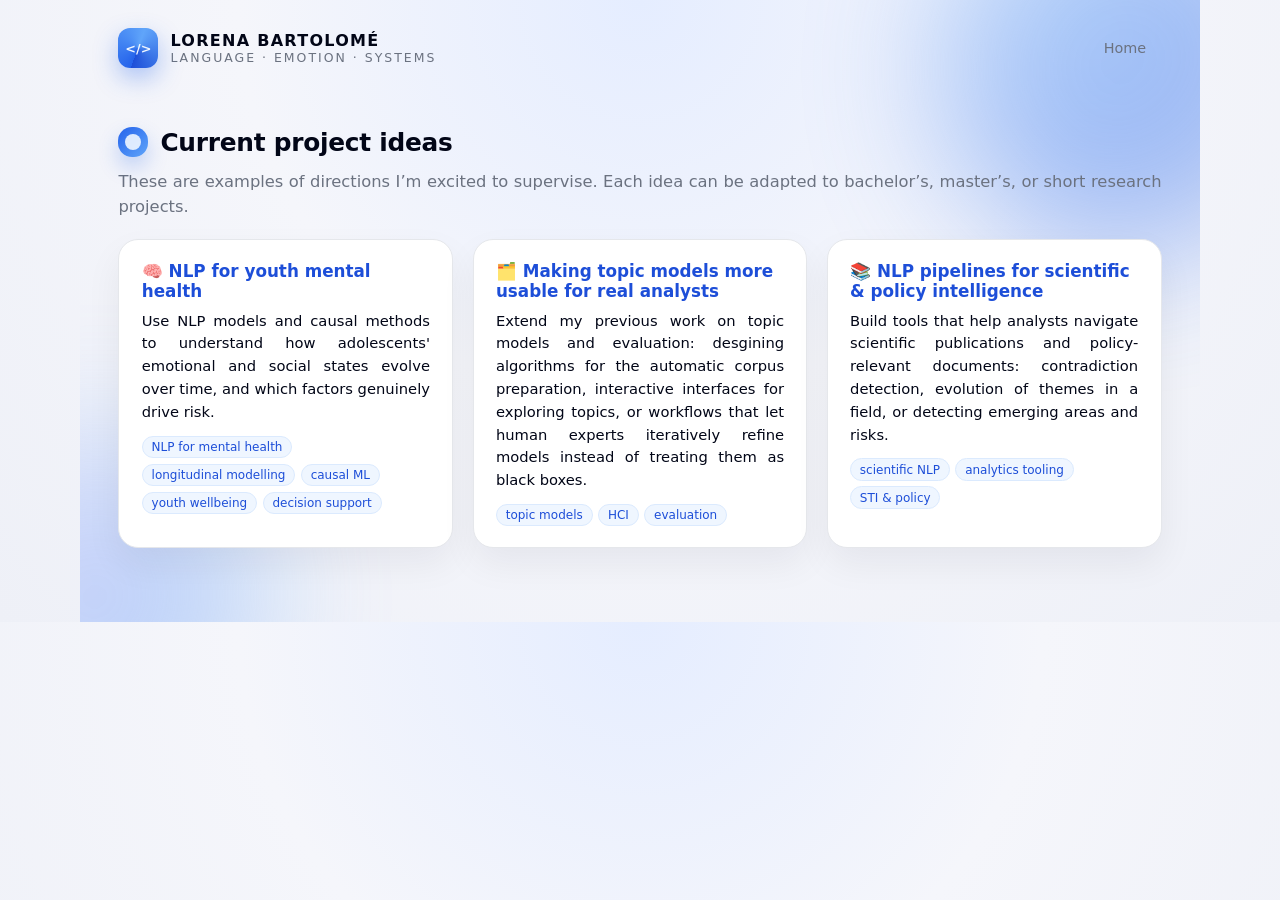
==== projects.html @ 23ac6d13 "new web" ====
<!DOCTYPE html>
<html lang="en">
<head>
  <meta charset="UTF-8" />
  <title>Project Ideas – Lorena Bartolomé</title>
  <meta name="viewport" content="width=device-width, initial-scale=1" />
  <link rel="stylesheet" href="style.css" />
</head>

<body>
  <div class="page">

    <!-- Simple header reusing your style -->
    <header>
      <div class="logo-wordmark">
        <div class="logo-circle" aria-hidden="true"></div>
        <div>
          <div class="logo-text-main">Lorena Bartolomé</div>
          <div class="logo-text-sub">Language · Emotion · Systems</div>
        </div>
      </div>
      <nav>
        <ul>
          <li><a href="index.html#top">Home</a></li>
        </ul>
      </nav>
    </header>

    <main>
      <section class="section card-section">
        <div class="section-heading">
          <div class="section-icon" aria-hidden="true"></div>
          <h2>Current project ideas</h2>
        </div>

        <p class="section-subtitle">
          These are examples of directions I’m excited to supervise.  
          Each idea can be adapted to bachelor’s, master’s, or short research projects.
        </p>

        <!-- ideas grid populated from ideas.json -->
        <div class="ideas-grid" id="ideasGrid" aria-label="Current project ideas"></div>
      </section>
    </main>
  </div>

  <script>
    // Build one idea card from JSON
    function buildIdeaCard(idea) {
      const card = document.createElement("article");
      card.className = "idea-card";
      card.id = idea.id;

      const h3 = document.createElement("h3");
      h3.textContent = (idea.icon ? idea.icon + " " : "") + idea.title;
      card.appendChild(h3);

      const p = document.createElement("p");
      p.textContent = idea.summary;
      card.appendChild(p);

      if (idea.tags && idea.tags.length) {
        const tagsWrap = document.createElement("div");
        tagsWrap.className = "idea-tags";
        idea.tags.forEach(tag => {
          const span = document.createElement("span");
          span.textContent = tag;
          tagsWrap.appendChild(span);
        });
        card.appendChild(tagsWrap);
      }

      return card;
    }

    // Load ideas.json and render
    async function loadIdeas() {
      const grid = document.getElementById("ideasGrid");
      if (!grid) return;

      try {
        const res = await fetch("ideas.json");
        if (!res.ok) {
          throw new Error("HTTP " + res.status + " when fetching ideas.json");
        }
        const ideas = await res.json();

        ideas.forEach(idea => {
          const card = buildIdeaCard(idea);
          grid.appendChild(card);
        });
      } catch (err) {
        console.error("Error loading ideas.json", err);
        grid.innerHTML = "<p>Could not load project ideas.</p>";
      }
    }

    document.addEventListener("DOMContentLoaded", loadIdeas);
  </script>
</body>
</html>
---- style.css ----
/* ----------------------------------------------------------
   ROOT + GLOBAL
----------------------------------------------------------- */

:root {
  --bg: #f5f6fb;
  --bg-card: #ffffff;
  --border-subtle: #e5e7eb;
  --text-main: #020617;
  --text-soft: #6b7280;
  --accent: #2563eb;
  --accent-soft: #dbeafe;
  --accent-strong: #1d4ed8;
  --radius-lg: 18px;
  --radius-pill: 999px;
  --shadow-soft: 0 18px 45px rgba(15, 23, 42, 0.08);
  --transition-fast: 150ms ease-out;
}

* {
  box-sizing: border-box;
  margin: 0;
  padding: 0;
}

body {
  font-family: system-ui, -apple-system, BlinkMacSystemFont, "SF Pro Text",
               "Segoe UI", sans-serif;
  background: radial-gradient(circle at top, #e5edff 0, #f5f6fb 45%, #eef0f7 100%);
  color: var(--text-main);
  -webkit-font-smoothing: antialiased;
  scroll-behavior: smooth;
}

/* global text justification for body content */
p,
li {
  text-align: justify;
}

/* also justify some div-based body blocks */
.hero-tagline,
.pub-summary,
.pub-authors,
.section-subtitle,
.course-meta,
.idea-card p {
  text-align: justify;
}

a {
  color: var(--accent-strong);
  text-decoration: none;
}

a:hover {
  text-decoration: underline;
}

/* ----------------------------------------------------------
   PAGE WRAPPER + BACKGROUND BLOBS
----------------------------------------------------------- */

.page {
  max-width: 1120px;
  margin: 0 auto;
  padding: 1.75rem clamp(1.3rem, 4vw, 2.4rem) 3rem;
  display: flex;
  flex-direction: column;
  gap: 1.75rem;
  position: relative;
  z-index: 0;
  overflow: hidden;
}

.page::before,
.page::after {
  content: "";
  position: absolute;
  border-radius: 50%;
  filter: blur(70px);
  opacity: 0.45;
  z-index: -1;
  pointer-events: none;
}

.page::before {
  width: 380px;
  height: 380px;
  top: -120px;
  right: -120px;
  background: radial-gradient(circle at 30% 30%, #60a5fa, #2563eb 60%, transparent 100%);
  animation: blobDrift 26s ease-in-out infinite alternate;
}

.page::after {
  width: 320px;
  height: 320px;
  bottom: -140px;
  left: -140px;
  background: radial-gradient(circle at 40% 40%, #c4b5fd, #60a5fa 55%, transparent 100%);
  animation: blobDrift 30s ease-in-out infinite alternate-reverse;
}

@keyframes blobDrift {
  from { transform: translate3d(0, 0, 0); }
  to   { transform: translate3d(24px, -18px, 0); }
}

/* ----------------------------------------------------------
   NAVIGATION
----------------------------------------------------------- */

header {
  display: flex;
  justify-content: space-between;
  align-items: center;
  gap: 1rem;
  margin-bottom: 0.75rem;
}

.logo-wordmark {
  display: flex;
  align-items: center;
  gap: 0.75rem;
}

.logo-circle {
  width: 40px;
  height: 40px;
  border-radius: 30%;
  background: conic-gradient(from 200deg, #2563eb, #60a5fa, #1d4ed8);
  position: relative;
  overflow: hidden;
  box-shadow: 0 10px 25px rgba(37, 99, 235, 0.35);
}

.logo-circle::after {
  content: "</>";
  position: absolute;
  inset: 0;
  display: flex;
  align-items: center;
  justify-content: center;
  font-size: 0.8rem;
  color: #eff6ff;
  font-weight: 600;
}

.logo-text-main {
  font-size: 1rem;
  font-weight: 600;
  letter-spacing: 0.08em;
  text-transform: uppercase;
}

.logo-text-sub {
  font-size: 0.78rem;
  color: var(--text-soft);
  letter-spacing: 0.16em;
  text-transform: uppercase;
}

nav ul {
  display: flex;
  flex-wrap: wrap;
  gap: 0.65rem;
  list-style: none;
  font-size: 0.9rem;
}

nav a {
  padding: 0.3rem 0.9rem;
  border-radius: var(--radius-pill);
  border: 1px solid transparent;
  color: var(--text-soft);
  transition:
    background var(--transition-fast),
    border-color var(--transition-fast),
    color var(--transition-fast),
    transform var(--transition-fast);
}

nav a:hover {
  border-color: var(--accent-soft);
  background: #eff6ff;
  color: var(--accent-strong);
  transform: translateY(-1px);
  text-decoration: none;
}

nav a.active {
  background: var(--accent-strong);
  border-color: var(--accent-strong);
  color: #eef2ff;
  box-shadow: 0 8px 18px rgba(37, 99, 235, 0.35);
}

/* ----------------------------------------------------------
   SECTION LAYOUT
----------------------------------------------------------- */

main {
  display: flex;
  flex-direction: column;
  gap: 2.2rem;
}

.section {
  scroll-margin-top: 0;
}

/* ----------------------------------------------------------
   HERO
----------------------------------------------------------- */

.hero-combined {
  background: var(--bg-card);
  border-radius: 26px;
  border: 1px solid var(--border-subtle);
  padding: 1.9rem 2rem 1.9rem;
  box-shadow: var(--shadow-soft);
  display: grid;
  grid-template-columns: minmax(0, 2.2fr) minmax(0, 1fr);
  gap: 1.8rem;
  align-items: center;
}

.hero-text {
  max-width: 40rem;
}

.hero-intro-line {
  font-size: 0.78rem;
  text-transform: uppercase;
  letter-spacing: 0.16em;
  color: var(--text-soft);
  display: flex;
  align-items: center;
  gap: 0.55rem;
  margin-bottom: 0.6rem;
}

.hero-intro-dot {
  width: 8px;
  height: 8px;
  border-radius: 999px;
  background: var(--accent);
  box-shadow: 0 0 12px rgba(37, 99, 235, 0.8);
}

.hero-title {
  font-size: clamp(2rem, 4vw, 2.4rem);
  letter-spacing: 0.01em;
  margin-bottom: 0.7rem;
}

.hero-tagline-word {
  display: inline-block;
  padding: 0.1rem 0.55rem;
  border-radius: var(--radius-pill);
  background: var(--accent-soft);
  color: var(--accent-strong);
  font-size: 0.9rem;
  font-weight: 500;
  margin-left: 0.1rem;
  transition: opacity 150ms ease-out, transform 150ms ease-out;
}

.hero-tagline {
  font-size: 0.96rem;
  color: var(--text-soft);
  margin-bottom: 0.9rem;
}

.hero-links {
  display: flex;
  flex-wrap: wrap;
  gap: 0.45rem;
  font-size: 0.9rem;
}

.hero-links a {
  padding: 0.32rem 0.9rem;
  border-radius: var(--radius-pill);
  border: 1px solid #e5e7eb;
  background: #f9fafb;
  color: var(--text-soft);
  text-decoration: none;
  display: inline-flex;
  align-items: center;
  gap: 0.4rem;
  transition:
    border-color 140ms ease-out,
    background 140ms ease-out,
    transform 140ms ease-out,
    box-shadow 140ms ease-out;
}

.hero-links a span {
  font-size: 0.78rem;
  opacity: 0.7;
}

.hero-links a:hover {
  border-color: var(--accent-soft);
  background: #eff6ff;
  transform: translateY(-1px);
  box-shadow: 0 8px 16px rgba(148, 163, 184, 0.26);
}

/* hero portrait */

.hero-profile {
  justify-self: center;
  max-width: 260px;
  text-align: center;
  position: relative;
}

.hero-photo {
  width: 220px;
  height: 220px;
  border-radius: 50%;
  overflow: hidden;
  border: 5px solid #eff6ff;
  box-shadow: 0 18px 36px rgba(15, 23, 42, 0.45);
  margin: 0 auto 0.7rem;
  position: relative;
}

.hero-photo::before {
  content: "";
  position: absolute;
  inset: -10px;
  border-radius: inherit;
  background: radial-gradient(circle at 30% 0, rgba(219,234,254,0.9), rgba(129,140,248,0.0));
  z-index: -1;
}

.hero-photo img {
  width: 100%;
  height: 100%;
  object-fit: cover;
}

.hero-profile-pill {
  display: inline-flex;
  align-items: center;
  justify-content: center;
  gap: 0.3rem;
  padding: 0.2rem 0.9rem;
  border-radius: var(--radius-pill);
  border: 1px solid var(--accent-soft);
  background: #eff6ff;
  font-size: 0.78rem;
  color: var(--accent-strong);
}

/* ----------------------------------------------------------
   SECTION HEADINGS
----------------------------------------------------------- */

.section-heading {
  display: flex;
  align-items: center;
  gap: 0.75rem;
  margin-bottom: 0.75rem;
}

.section-icon {
  width: 30px;
  height: 30px;
  border-radius: 14px;
  background: linear-gradient(135deg, #2563eb, #60a5fa);
  position: relative;
  box-shadow: 0 10px 20px rgba(37, 99, 235, 0.25);
}

.section-icon::after {
  content: "";
  position: absolute;
  inset: 7px;
  border-radius: 10px;
  background: #eff6ff;
  opacity: 0.9;
}

.section-heading h2 {
  font-size: 1.55rem;
  font-weight: 650;
  letter-spacing: -0.01em;
}

.section-subtitle {
  font-size: 1.02rem;
  color: var(--text-soft);
  margin-top: 0.35rem;
  line-height: 1.55;
}

/* ----------------------------------------------------------
   RESEARCH + FILTER BAR
----------------------------------------------------------- */

.research-header {
  margin-top: 0.4rem;
}

.research-header p {
  max-width: 100%;
}

.filter-bar {
  display: flex;
  flex-wrap: wrap;
  gap: 0.9rem;
  margin-top: 1.2rem;
  padding: 0.9rem 1.2rem;
  border-radius: 999px;
  background: rgba(255,255,255,0.96);
  border: 1px solid #e5e7eb;
  box-shadow: 0 12px 30px rgba(15,23,42,0.08);
  align-items: center;
  justify-content: center;
}

.filter-group {
  display: flex;
  flex-direction: column;
  gap: 0.35rem;
  font-size: 0.82rem;
  color: var(--text-soft);
  text-align: center;
}

.filter-group label {
  font-weight: 500;
}

/* dual range slider */

.filter-range {
  position: relative;
  width: 260px;
  height: 30px;
  display: flex;
  align-items: center;
}

.range-track {
  position: absolute;
  left: 0;
  right: 0;
  height: 4px;
  border-radius: 999px;
  background: #e5e7eb;
}

.range-highlight {
  position: absolute;
  height: 4px;
  border-radius: 999px;
  background: linear-gradient(90deg, #93c5fd, #2563eb);
}

.filter-range input[type="range"] {
  -webkit-appearance: none;
  appearance: none;
  position: absolute;
  left: 0;
  top: 50%;
  transform: translateY(-50%);
  width: 100%;
  margin: 0;
  background: transparent;
}

.filter-range input[type="range"]::-webkit-slider-runnable-track,
.filter-range input[type="range"]::-moz-range-track {
  height: 4px;
  background: transparent;
}

/* thumbs */

.filter-range input[type="range"]::-webkit-slider-thumb,
.filter-range input[type="range"]::-moz-range-thumb {
  -webkit-appearance: none;
  appearance: none;
  width: 14px;
  height: 14px;
  border-radius: 50%;
  background: #2563eb;
  border: 2px solid #eff6ff;
  box-shadow: 0 0 0 3px rgba(191,219,254,0.8);
  cursor: pointer;
  margin-top: -5px;
}

#yearLabel {
  font-size: 0.82rem;
  color: var(--text-main);
}

#tagFilter {
  padding: 0.25rem 0.6rem;
  border-radius: var(--radius-pill);
  border: 1px solid #d1d5db;
  background: #f9fafb;
  font-size: 0.82rem;
}

/* ----------------------------------------------------------
   PUBLICATION CARDS + CAROUSEL
----------------------------------------------------------- */

.pubs-carousel {
  display: grid;
  grid-template-columns: auto 1fr auto;  /* left arrow | cards | right arrow */
  column-gap: 1.5rem;
  align-items: stretch;
}

.pubs-grid {
  margin-top: 1.2rem;
  display: flex;
  gap: 1.5rem;
}

.pub-card {
  border-radius: 18px;
  background: #ffffff;
  border: 1px solid #e5e7eb;
  box-shadow: 0 14px 34px rgba(15, 23, 42, 0.06);
  overflow: hidden;
  display: flex;
  flex-direction: column;
  cursor: pointer;
  flex: 1 1 0;  /* 1 card = full width; 2 = 50/50; 3 = thirds */
}

/* expanded card in modal */
.pub-card.expanded {
  flex-direction: row;
  border: none;
  box-shadow: none;
  cursor: default;
}

.pub-card.expanded .pub-header-img {
  width: 40%;
  max-width: 280px;
  height: auto;
  object-fit: contain;
  border-bottom: none;
  border-right: 1px solid #e5e7eb;
  background: #f9fafb;
}

.pub-card.expanded .pub-body {
  padding: 1.1rem 1.2rem 1.2rem;
}

.pub-card:hover {
  box-shadow: 0 18px 40px rgba(15,23,42,0.12);
  transform: translateY(-1px);
}

.pub-header-img {
  width: 100%;
  height: auto;
  max-height: 230px;
  object-fit: contain;
  background: #f9fafb;
  border-bottom: 1px solid #e5e7eb;
}

.pub-body {
  padding: 0.85rem 0.9rem 0.9rem;
  display: flex;
  flex-direction: column;
  gap: 0.32rem;
}

.pub-badge-row {
  display: flex;
  justify-content: space-between;
  align-items: center;
  font-size: 0.75rem;
  color: var(--text-soft);
  text-transform: uppercase;
  letter-spacing: 0.08em;
}

.pub-badge {
  padding: 0.12rem 0.45rem;
  border-radius: var(--radius-pill);
  background: #f9fafb;
  border: 1px solid #e5e7eb;
}

.pub-title {
  font-size: 0.92rem;
  font-weight: 600;
  color: var(--accent-strong);
}

.pub-authors {
  font-size: 0.8rem;
  color: var(--text-soft);
}

.pub-summary {
  font-size: 0.82rem;
  line-height: 1.6;
  color: var(--text-main);
}

.pub-tags {
  display: flex;
  flex-wrap: wrap;
  gap: 0.3rem;
  margin-top: 0.3rem;
}

.pub-tag-pill {
  font-size: 0.75rem;
  padding: 0.12rem 0.5rem;
  border-radius: var(--radius-pill);
  background: #eff6ff;
  border: 1px solid #dbeafe;
  color: #1d4ed8;
}

.pub-links-row {
  margin-top: 0.45rem;
  display: flex;
  flex-wrap: wrap;
  gap: 0.35rem;
  font-size: 0.78rem;
  align-items: center;
}

.pub-links-row a {
  padding: 0.08rem 0;
  border-radius: 0;
  border: none;
  background: transparent;
  color: #1d4ed8;
  word-break: break-all;
}

.carousel-arrow {
  border: none;
  background: transparent;
  font-size: 2rem;
  cursor: pointer;
  line-height: 1;
  padding: 0.5rem;
  display: flex;
  align-items: center;
  justify-content: center;
}

.carousel-arrow[disabled] {
  opacity: 0.2;
  cursor: default;
  pointer-events: none;
}

/* ----------------------------------------------------------
   TEACHING & STUDENTS
----------------------------------------------------------- */

.card-section {
  background: transparent;
  border-radius: 0;
  border: none;
  padding: 1.2rem 0 1.6rem;
  box-shadow: none;
}

/* teaching courses list */

.course-list {
  display: grid;
  grid-template-columns: repeat(auto-fit, minmax(230px, 1fr));
  gap: 1rem;
  margin-top: 1rem;
}

.course-card {
  background: rgba(255, 255, 255, 0.94);
  border-radius: 18px;
  border: 1px solid #e5e7eb;
  padding: 0.95rem 1.1rem;
  box-shadow: 0 12px 30px rgba(15, 23, 42, 0.06);
  display: flex;
  flex-direction: column;
  gap: 0.35rem;
  transition: transform 150ms ease-out, box-shadow 150ms ease-out;
}

.course-card:hover {
  transform: translateY(-2px);
  box-shadow: 0 18px 40px rgba(15, 23, 42, 0.12);
}

.course-card h3 {
  font-size: 0.98rem;
  font-weight: 600;
  color: var(--accent-strong);
}

.course-meta {
  font-size: 0.82rem;
  color: var(--text-soft);
}

.course-link {
  margin-top: 0.1rem;
  font-size: 0.82rem;
  align-self: flex-start;
  padding: 0.2rem 0.7rem;
  border-radius: var(--radius-pill);
  border: 1px solid #dbeafe;
  background: #eff6ff;
  text-decoration: none;
  color: #1d4ed8;
}

.course-link:hover {
  background: #dbeafe;
  text-decoration: none;
}

/* students: lines of work chips */

.student-lines {
  display: flex;
  flex-wrap: wrap;
  gap: 0.5rem;
  margin-top: 0.6rem;
  justify-content: center;   /* NEW → centers the tags */
  text-align: center;        /* optional but makes wrapping prettier */
}


.student-line-chip {
  font-size: 1.1rem;
  padding: 0.25rem 0.75rem;
  border-radius: var(--radius-pill);
  background: #eff6ff;
  border: 1px solid #dbeafe;
  color: #1d4ed8;
  text-align: center;

}

/* ----------------------------------------------------------
   IDEAS PAGE
----------------------------------------------------------- */

.ideas-grid {
  display: grid;
  grid-template-columns: repeat(auto-fit, minmax(260px, 1fr));
  gap: 1.2rem;
  margin-top: 1.2rem;
}

.idea-card {
  background: #ffffff;
  border: 1px solid #e5e7eb;
  border-radius: 20px;
  padding: 1.3rem 1.4rem;
  box-shadow: 0 16px 36px rgba(15, 23, 42, 0.06);
  transition: transform 150ms ease, box-shadow 150ms ease;
}

.idea-card:hover {
  transform: translateY(-3px);
  box-shadow: 0 20px 42px rgba(15, 23, 42, 0.12);
}

.idea-card h3 {
  font-size: 1.05rem;
  font-weight: 600;
  color: var(--accent-strong);
  margin-bottom: 0.55rem;
}

.idea-card p {
  font-size: 0.92rem;
  line-height: 1.55;
  color: var(--text-main);
  margin-bottom: 0.75rem;
}

.idea-tags {
  display: flex;
  flex-wrap: wrap;
  gap: 0.35rem;
}

.idea-tags span {
  font-size: 0.75rem;
  padding: 0.2rem 0.55rem;
  border-radius: var(--radius-pill);
  background: #eff6ff;
  border: 1px solid #dbeafe;
  color: #1d4ed8;
}

/* button linking to project ideas */

.ideas-button {
  display: inline-flex;
  align-items: center;
  justify-content: center;
  margin-top: 0.9rem;
  padding: 0.4rem 1.1rem;
  border-radius: var(--radius-pill);
  border: 1px solid var(--accent-strong);
  background: var(--accent-strong);
  color: #eef2ff;
  font-size: 0.9rem;
  font-weight: 500;
  text-decoration: none;
  box-shadow: 0 10px 24px rgba(37, 99, 235, 0.3);
  transition:
    background 150ms ease-out,
    color 150ms ease-out,
    transform 150ms ease-out,
    box-shadow 150ms ease-out;
}

.ideas-button:hover {
  background: #ffffff;
  color: var(--accent-strong);
  text-decoration: none;
  transform: translateY(-1px);
  box-shadow: 0 14px 32px rgba(37, 99, 235, 0.35);
}

/* ----------------------------------------------------------
   MODAL
----------------------------------------------------------- */

.pub-modal {
  position: fixed;
  inset: 0;
  background: rgba(15, 23, 42, 0.45);
  display: none;
  align-items: center;
  justify-content: center;
  padding: 1.5rem;
  z-index: 40;
}

.pub-modal.open {
  display: flex;
}

.pub-modal-card {
  max-width: 820px;
  width: 100%;
  max-height: 90vh;
  overflow-y: auto;
  border-radius: 24px;
  background: #ffffff;
  box-shadow: 0 30px 80px rgba(15,23,42,0.5);
}

.pub-modal-inner {
  padding: 0.9rem 1rem 1.1rem;
}

.modal-close {
  border: none;
  background: transparent;
  font-size: 1.4rem;
  line-height: 1;
  padding: 0.5rem 0.75rem;
  cursor: pointer;
  float: right;
  color: #9ca3af;
}

/* ----------------------------------------------------------
   FOOTER
----------------------------------------------------------- */

footer {
  margin-top: 1.4rem;
  text-align: center;
  font-size: 0.8rem;
  color: var(--text-soft);
}

/* ----------------------------------------------------------
   RESPONSIVE
----------------------------------------------------------- */

@media (max-width: 920px) {
  .hero-combined {
    grid-template-columns: minmax(0, 1fr);
    padding: 1.6rem 1.6rem 1.8rem;
  }

  .hero-profile {
    justify-self: flex-start;
  }

  .pubs-grid {
    flex-direction: column;
  }

  .filter-bar {
    border-radius: 18px;
    align-items: flex-start;
  }
}

@media (max-width: 640px) {
  header {
    flex-direction: column;
    align-items: flex-start;
  }

  .pubs-grid {
    flex-direction: column;
  }

  .filter-bar {
    flex-direction: column;
    align-items: center;
  }
}
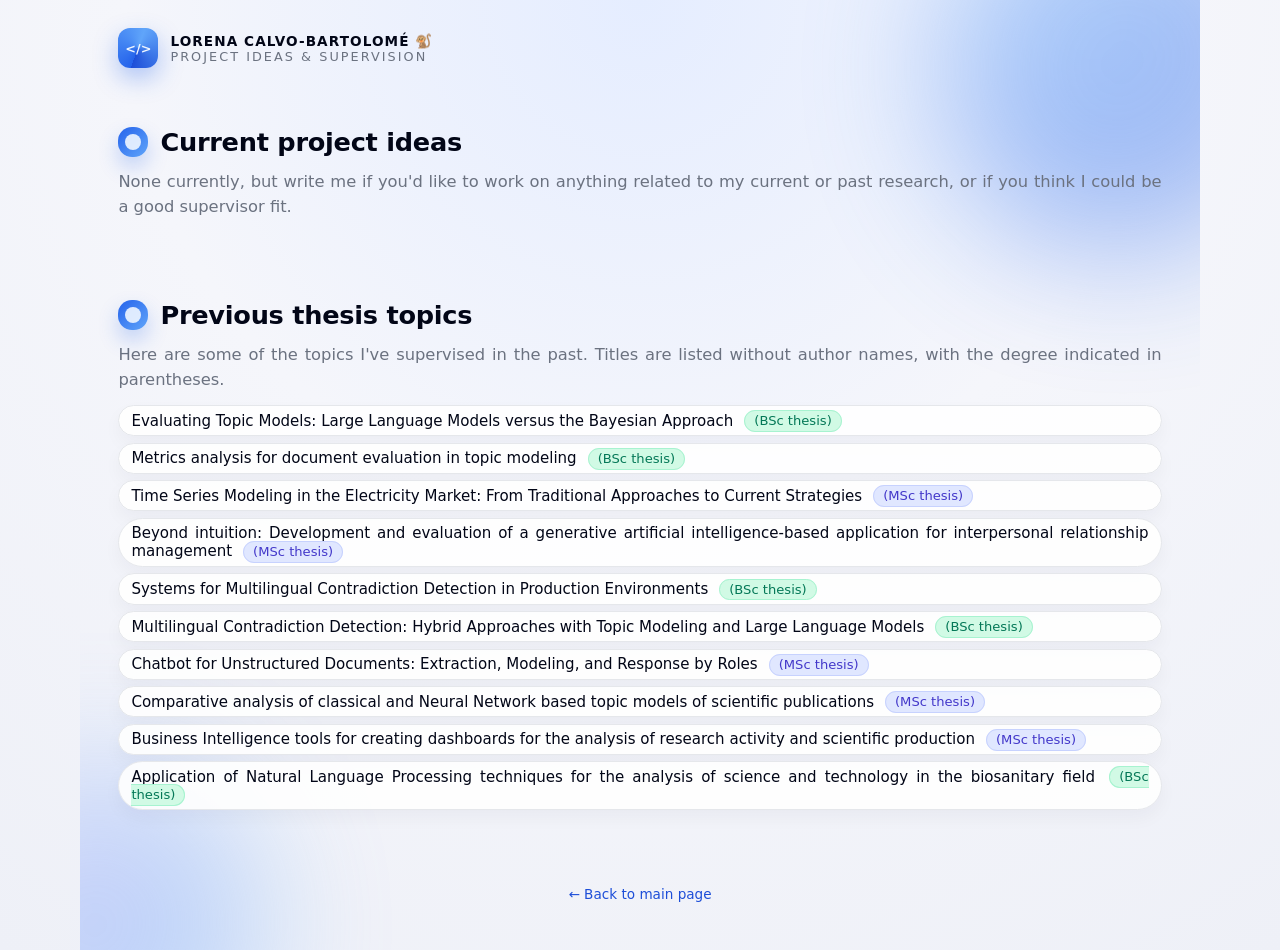
==== commit 0d3ccff6: "first full new version" ====
--- a/projects.html
+++ b/projects.html
@@ -1,101 +1,163 @@
 <!DOCTYPE html>
 <html lang="en">
-<head>
-  <meta charset="UTF-8" />
-  <title>Project Ideas – Lorena Bartolomé</title>
-  <meta name="viewport" content="width=device-width, initial-scale=1" />
-  <link rel="stylesheet" href="style.css" />
-</head>
+  <head>
+    <meta charset="UTF-8" />
+    <title>Project ideas – Lorena Calvo-Bartolomé</title>
 
-<body>
-  <div class="page">
+    <meta name="viewport" content="width=device-width, initial-scale=1" />
+    <meta
+      name="description"
+      content="Project ideas and previous supervision topics for Lorena Calvo-Bartolomé."
+    />
 
-    <!-- Simple header reusing your style -->
-    <header>
-      <div class="logo-wordmark">
-        <div class="logo-circle" aria-hidden="true"></div>
-        <div>
-          <div class="logo-text-main">Lorena Bartolomé</div>
-          <div class="logo-text-sub">Language · Emotion · Systems</div>
+    <!-- same 🐒 favicon -->
+    <link
+      rel="icon"
+      href="data:image/svg+xml,<svg xmlns=%22http://www.w3.org/2000/svg%22 viewBox=%220 0 100 100%22><text y=%22.9em%22 font-size=%2280%22>🐒</text></svg>"
+    />
+
+    <link rel="stylesheet" href="style.css" />
+  </head>
+
+  <body>
+    <div class="page">
+      <!-- simple header that links back to main page -->
+      <header>
+        <div class="logo-wordmark">
+          <div class="logo-circle" aria-hidden="true"></div>
+          <div>
+            <div class="logo-text-main">Lorena Calvo-Bartolomé 🐒</div>
+            <div class="logo-text-sub">Project ideas & supervision</div>
+          </div>
         </div>
-      </div>
-      <nav>
-        <ul>
-          <li><a href="index.html#top">Home</a></li>
-        </ul>
-      </nav>
-    </header>
+      </header>
 
-    <main>
-      <section class="section card-section">
-        <div class="section-heading">
-          <div class="section-icon" aria-hidden="true"></div>
-          <h2>Current project ideas</h2>
-        </div>
+      <main>
+        <!-- CURRENT OPEN PROJECTS -->
+        <section class="section card-section" id="open-projects">
+          <div class="section-heading">
+            <div class="section-icon" aria-hidden="true"></div>
+            <h2>Current project ideas</h2>
+          </div>
 
-        <p class="section-subtitle">
-          These are examples of directions I’m excited to supervise.  
-          Each idea can be adapted to bachelor’s, master’s, or short research projects.
-        </p>
+          <div id="openProjectsContainer">
+            <div class="ideas-grid" id="openProjectsGrid"></div>
+          </div>
+        </section>
 
-        <!-- ideas grid populated from ideas.json -->
-        <div class="ideas-grid" id="ideasGrid" aria-label="Current project ideas"></div>
-      </section>
-    </main>
-  </div>
+        <!-- PAST SUPERVISED TOPICS -->
+        <section class="section card-section" id="past-projects">
+          <div class="section-heading">
+            <div class="section-icon" aria-hidden="true"></div>
+            <h2>Previous thesis topics</h2>
+          </div>
 
-  <script>
-    // Build one idea card from JSON
-    function buildIdeaCard(idea) {
-      const card = document.createElement("article");
-      card.className = "idea-card";
-      card.id = idea.id;
+          <p class="section-subtitle">
+            Here are some of the topics I've supervised in the past. Titles are
+            listed without author names, with the degree indicated in
+            parentheses.
+          </p>
 
-      const h3 = document.createElement("h3");
-      h3.textContent = (idea.icon ? idea.icon + " " : "") + idea.title;
-      card.appendChild(h3);
+          <ul class="past-projects-list" id="pastProjectsList"></ul>
+        </section>
+      </main>
 
-      const p = document.createElement("p");
-      p.textContent = idea.summary;
-      card.appendChild(p);
+      <footer>
+        <a href="index.html">← Back to main page</a>
+      </footer>
+    </div>
 
-      if (idea.tags && idea.tags.length) {
-        const tagsWrap = document.createElement("div");
-        tagsWrap.className = "idea-tags";
-        idea.tags.forEach(tag => {
-          const span = document.createElement("span");
-          span.textContent = tag;
-          tagsWrap.appendChild(span);
-        });
-        card.appendChild(tagsWrap);
+    <script>
+      async function loadProjects() {
+        const openGrid = document.getElementById("openProjectsGrid");
+        const openContainer = document.getElementById("openProjectsContainer");
+        const pastList = document.getElementById("pastProjectsList");
+
+        if (!openGrid || !openContainer || !pastList) return;
+
+        try {
+          const res = await fetch("projects.json");
+          if (!res.ok) {
+            throw new Error("HTTP " + res.status + " when fetching projects.json");
+          }
+          const data = await res.json();
+
+          const openProjects = data.open_projects || [];
+          const pastProjects = data.past_projects || [];
+
+          // --- OPEN PROJECTS ---
+          if (openProjects.length === 0) {
+            // show fallback message
+            openContainer.innerHTML =
+              '<p class="section-subtitle">' +
+              "None currently, but write me if you'd like to work on " +
+              "anything related to my current or past research, or if you " +
+              "think I could be a good supervisor fit." +
+              "</p>";
+          } else {
+            openProjects.forEach((proj) => {
+              const card = document.createElement("article");
+              card.className = "idea-card";
+
+              if (proj.icon) {
+                const iconSpan = document.createElement("div");
+                iconSpan.style.fontSize = "1.6rem";
+                iconSpan.style.marginBottom = "0.4rem";
+                iconSpan.textContent = proj.icon;
+                card.appendChild(iconSpan);
+              }
+
+              const h3 = document.createElement("h3");
+              h3.textContent = proj.title;
+              card.appendChild(h3);
+
+              if (proj.summary) {
+                const p = document.createElement("p");
+                p.textContent = proj.summary;
+                card.appendChild(p);
+              }
+
+              if (proj.tags && proj.tags.length) {
+                const tagRow = document.createElement("div");
+                tagRow.className = "idea-tags";
+                proj.tags.forEach((t) => {
+                  const span = document.createElement("span");
+                  span.textContent = t;
+                  tagRow.appendChild(span);
+                });
+                card.appendChild(tagRow);
+              }
+
+              openGrid.appendChild(card);
+            });
+          }
+
+          // --- PAST PROJECTS ---
+          pastProjects.forEach((proj) => {
+            const li = document.createElement("li");
+
+            const degree = proj.degree || "";
+            const degreeClass =
+              degree.toLowerCase().includes("bsc") ? "degree-bsc" :
+              degree.toLowerCase().includes("msc") ? "degree-msc" :
+              "";
+
+            li.innerHTML = `
+              ${proj.title}
+              <span class="degree-tag ${degreeClass}">(${degree})</span>
+            `;
+
+            pastList.appendChild(li);
+
+          });
+        } catch (err) {
+          console.error("Error loading projects.json", err);
+          openContainer.innerHTML =
+            "<p>Could not load current project ideas at the moment.</p>";
+        }
       }
 
-      return card;
-    }
-
-    // Load ideas.json and render
-    async function loadIdeas() {
-      const grid = document.getElementById("ideasGrid");
-      if (!grid) return;
-
-      try {
-        const res = await fetch("ideas.json");
-        if (!res.ok) {
-          throw new Error("HTTP " + res.status + " when fetching ideas.json");
-        }
-        const ideas = await res.json();
-
-        ideas.forEach(idea => {
-          const card = buildIdeaCard(idea);
-          grid.appendChild(card);
-        });
-      } catch (err) {
-        console.error("Error loading ideas.json", err);
-        grid.innerHTML = "<p>Could not load project ideas.</p>";
-      }
-    }
-
-    document.addEventListener("DOMContentLoaded", loadIdeas);
-  </script>
-</body>
+      document.addEventListener("DOMContentLoaded", loadProjects);
+    </script>
+  </body>
 </html>
--- a/style.css
+++ b/style.css
@@ -26,6 +26,7 @@
 body {
   font-family: system-ui, -apple-system, BlinkMacSystemFont, "SF Pro Text",
                "Segoe UI", sans-serif;
+  font-size: 16px;
   background: radial-gradient(circle at top, #e5edff 0, #f5f6fb 45%, #eef0f7 100%);
   color: var(--text-main);
   -webkit-font-smoothing: antialiased;
@@ -148,14 +149,14 @@
 }
 
 .logo-text-main {
-  font-size: 1rem;
+  font-size: 0.85rem;
   font-weight: 600;
   letter-spacing: 0.08em;
   text-transform: uppercase;
 }
 
 .logo-text-sub {
-  font-size: 0.78rem;
+  font-size: 0.8rem;
   color: var(--text-soft);
   letter-spacing: 0.16em;
   text-transform: uppercase;
@@ -166,7 +167,7 @@
   flex-wrap: wrap;
   gap: 0.65rem;
   list-style: none;
-  font-size: 0.9rem;
+  font-size: 0.95rem;
 }
 
 nav a {
@@ -218,7 +219,7 @@
   background: var(--bg-card);
   border-radius: 26px;
   border: 1px solid var(--border-subtle);
-  padding: 1.9rem 2rem 1.9rem;
+  padding: 2rem 2.2rem 2rem;
   box-shadow: var(--shadow-soft);
   display: grid;
   grid-template-columns: minmax(0, 2.2fr) minmax(0, 1fr);
@@ -231,14 +232,14 @@
 }
 
 .hero-intro-line {
-  font-size: 0.78rem;
+  font-size: 0.8rem;
   text-transform: uppercase;
   letter-spacing: 0.16em;
   color: var(--text-soft);
   display: flex;
   align-items: center;
   gap: 0.55rem;
-  margin-bottom: 0.6rem;
+  margin-bottom: 0.7rem;
 }
 
 .hero-intro-dot {
@@ -250,38 +251,40 @@
 }
 
 .hero-title {
-  font-size: clamp(2rem, 4vw, 2.4rem);
+  font-size: clamp(2.1rem, 3.5vw, 2.6rem);
   letter-spacing: 0.01em;
-  margin-bottom: 0.7rem;
+  margin-bottom: 0.85rem;
+  line-height: 1.12;
 }
 
 .hero-tagline-word {
   display: inline-block;
-  padding: 0.1rem 0.55rem;
+  padding: 0.15rem 0.7rem;
   border-radius: var(--radius-pill);
   background: var(--accent-soft);
   color: var(--accent-strong);
-  font-size: 0.9rem;
+  font-size: 0.95rem;
   font-weight: 500;
-  margin-left: 0.1rem;
+  margin-left: 0.25rem;
   transition: opacity 150ms ease-out, transform 150ms ease-out;
+  white-space: nowrap;   /* keep whole pill on same line */
 }
 
 .hero-tagline {
-  font-size: 0.96rem;
-  color: var(--text-soft);
-  margin-bottom: 0.9rem;
+  font-size: 1.02rem;
+  color: var(--text-soft);
+  margin-bottom: 1rem;
 }
 
 .hero-links {
   display: flex;
   flex-wrap: wrap;
-  gap: 0.45rem;
-  font-size: 0.9rem;
+  gap: 0.5rem;
+  font-size: 0.95rem;
 }
 
 .hero-links a {
-  padding: 0.32rem 0.9rem;
+  padding: 0.35rem 0.95rem;
   border-radius: var(--radius-pill);
   border: 1px solid #e5e7eb;
   background: #f9fafb;
@@ -298,7 +301,7 @@
 }
 
 .hero-links a span {
-  font-size: 0.78rem;
+  font-size: 0.8rem;
   opacity: 0.7;
 }
 
@@ -344,19 +347,6 @@
   object-fit: cover;
 }
 
-.hero-profile-pill {
-  display: inline-flex;
-  align-items: center;
-  justify-content: center;
-  gap: 0.3rem;
-  padding: 0.2rem 0.9rem;
-  border-radius: var(--radius-pill);
-  border: 1px solid var(--accent-soft);
-  background: #eff6ff;
-  font-size: 0.78rem;
-  color: var(--accent-strong);
-}
-
 /* ----------------------------------------------------------
    SECTION HEADINGS
 ----------------------------------------------------------- */
@@ -387,7 +377,7 @@
 }
 
 .section-heading h2 {
-  font-size: 1.55rem;
+  font-size: 1.6rem;
   font-weight: 650;
   letter-spacing: -0.01em;
 }
@@ -397,6 +387,27 @@
   color: var(--text-soft);
   margin-top: 0.35rem;
   line-height: 1.55;
+}
+
+/* tags for degree on projects page */
+.degree-tag {
+  margin-left: 0.4rem;
+  font-size: 0.82rem;
+  font-weight: 500;
+  padding: 0.15rem 0.55rem;
+  border-radius: 999px;
+}
+
+.degree-bsc {
+  background: #d1fae5;
+  color: #047857;
+  border: 1px solid #a7f3d0;
+}
+
+.degree-msc {
+  background: #e0e7ff;
+  color: #4338ca;
+  border: 1px solid #c7d2fe;
 }
 
 /* ----------------------------------------------------------
@@ -429,7 +440,7 @@
   display: flex;
   flex-direction: column;
   gap: 0.35rem;
-  font-size: 0.82rem;
+  font-size: 0.85rem;
   color: var(--text-soft);
   text-align: center;
 }
@@ -481,8 +492,6 @@
   height: 4px;
   background: transparent;
 }
-
-/* thumbs */
 
 .filter-range input[type="range"]::-webkit-slider-thumb,
 .filter-range input[type="range"]::-moz-range-thumb {
@@ -499,7 +508,7 @@
 }
 
 #yearLabel {
-  font-size: 0.82rem;
+  font-size: 0.85rem;
   color: var(--text-main);
 }
 
@@ -508,7 +517,7 @@
   border-radius: var(--radius-pill);
   border: 1px solid #d1d5db;
   background: #f9fafb;
-  font-size: 0.82rem;
+  font-size: 0.85rem;
 }
 
 /* ----------------------------------------------------------
@@ -523,21 +532,21 @@
 }
 
 .pubs-grid {
-  margin-top: 1.2rem;
-  display: flex;
-  gap: 1.5rem;
+  margin-top: 0.9rem;
+  display: flex;
+  gap: 1.25rem;
 }
 
 .pub-card {
   border-radius: 18px;
   background: #ffffff;
   border: 1px solid #e5e7eb;
-  box-shadow: 0 14px 34px rgba(15, 23, 42, 0.06);
+  box-shadow: 0 12px 30px rgba(15, 23, 42, 0.06);
   overflow: hidden;
   display: flex;
   flex-direction: column;
   cursor: pointer;
-  flex: 1 1 0;  /* 1 card = full width; 2 = 50/50; 3 = thirds */
+  flex: 1 1 0;
 }
 
 /* expanded card in modal */
@@ -567,27 +576,28 @@
   transform: translateY(-1px);
 }
 
+/* thumbnail – keep from becoming huge */
 .pub-header-img {
   width: 100%;
   height: auto;
-  max-height: 230px;
+  max-height: 220px;          /* cap height */
   object-fit: contain;
   background: #f9fafb;
   border-bottom: 1px solid #e5e7eb;
 }
 
 .pub-body {
-  padding: 0.85rem 0.9rem 0.9rem;
+  padding: 0.75rem 0.85rem 0.8rem;
   display: flex;
   flex-direction: column;
-  gap: 0.32rem;
+  gap: 0.3rem;
 }
 
 .pub-badge-row {
   display: flex;
   justify-content: space-between;
   align-items: center;
-  font-size: 0.75rem;
+  font-size: 0.78rem;
   color: var(--text-soft);
   text-transform: uppercase;
   letter-spacing: 0.08em;
@@ -601,7 +611,7 @@
 }
 
 .pub-title {
-  font-size: 0.92rem;
+  font-size: 0.96rem;
   font-weight: 600;
   color: var(--accent-strong);
 }
@@ -611,22 +621,28 @@
   color: var(--text-soft);
 }
 
+/* clamp summary so cards don't get too tall */
 .pub-summary {
   font-size: 0.82rem;
-  line-height: 1.6;
+  line-height: 1.5;
   color: var(--text-main);
+
+  display: -webkit-box;
+  -webkit-line-clamp: 8;
+  -webkit-box-orient: vertical;
+  overflow: hidden;
 }
 
 .pub-tags {
   display: flex;
   flex-wrap: wrap;
   gap: 0.3rem;
-  margin-top: 0.3rem;
+  margin-top: 0.25rem;
 }
 
 .pub-tag-pill {
-  font-size: 0.75rem;
-  padding: 0.12rem 0.5rem;
+  font-size: 0.78rem;
+  padding: 0.12rem 0.55rem;
   border-radius: var(--radius-pill);
   background: #eff6ff;
   border: 1px solid #dbeafe;
@@ -634,11 +650,11 @@
 }
 
 .pub-links-row {
-  margin-top: 0.45rem;
+  margin-top: 0.4rem;
   display: flex;
   flex-wrap: wrap;
   gap: 0.35rem;
-  font-size: 0.78rem;
+  font-size: 0.8rem;
   align-items: center;
 }
 
@@ -708,19 +724,19 @@
 }
 
 .course-card h3 {
-  font-size: 0.98rem;
+  font-size: 1rem;
   font-weight: 600;
   color: var(--accent-strong);
 }
 
 .course-meta {
-  font-size: 0.82rem;
+  font-size: 0.86rem;
   color: var(--text-soft);
 }
 
 .course-link {
   margin-top: 0.1rem;
-  font-size: 0.82rem;
+  font-size: 0.86rem;
   align-self: flex-start;
   padding: 0.2rem 0.7rem;
   border-radius: var(--radius-pill);
@@ -740,22 +756,20 @@
 .student-lines {
   display: flex;
   flex-wrap: wrap;
+  justify-content: center;
   gap: 0.5rem;
-  margin-top: 0.6rem;
-  justify-content: center;   /* NEW → centers the tags */
-  text-align: center;        /* optional but makes wrapping prettier */
-}
-
+  margin-top: 0.8rem;
+  margin-bottom: 1.6rem;   /* space before button */
+}
 
 .student-line-chip {
-  font-size: 1.1rem;
+  font-size: 0.95rem;
   padding: 0.25rem 0.75rem;
   border-radius: var(--radius-pill);
   background: #eff6ff;
   border: 1px solid #dbeafe;
   color: #1d4ed8;
   text-align: center;
-
 }
 
 /* ----------------------------------------------------------
@@ -791,7 +805,7 @@
 }
 
 .idea-card p {
-  font-size: 0.92rem;
+  font-size: 0.94rem;
   line-height: 1.55;
   color: var(--text-main);
   margin-bottom: 0.75rem;
@@ -804,7 +818,7 @@
 }
 
 .idea-tags span {
-  font-size: 0.75rem;
+  font-size: 0.78rem;
   padding: 0.2rem 0.55rem;
   border-radius: var(--radius-pill);
   background: #eff6ff;
@@ -819,12 +833,12 @@
   align-items: center;
   justify-content: center;
   margin-top: 0.9rem;
-  padding: 0.4rem 1.1rem;
+  padding: 0.45rem 1.2rem;
   border-radius: var(--radius-pill);
   border: 1px solid var(--accent-strong);
   background: var(--accent-strong);
   color: #eef2ff;
-  font-size: 0.9rem;
+  font-size: 0.95rem;
   font-weight: 500;
   text-decoration: none;
   box-shadow: 0 10px 24px rgba(37, 99, 235, 0.3);
@@ -841,6 +855,26 @@
   text-decoration: none;
   transform: translateY(-1px);
   box-shadow: 0 14px 32px rgba(37, 99, 235, 0.35);
+}
+
+/* past projects list on projects.html */
+
+.past-projects-list {
+  margin-top: 0.8rem;
+  list-style: none;
+  padding-left: 0;
+  display: grid;
+  gap: 0.4rem;
+  font-size: 0.94rem;
+  color: var(--text-main);
+}
+
+.past-projects-list li {
+  padding: 0.35rem 0.75rem;
+  border-radius: 999px;
+  background: rgba(255, 255, 255, 0.9);
+  border: 1px solid #e5e7eb;
+  box-shadow: 0 8px 18px rgba(15, 23, 42, 0.04);
 }
 
 /* ----------------------------------------------------------
@@ -894,7 +928,7 @@
 footer {
   margin-top: 1.4rem;
   text-align: center;
-  font-size: 0.8rem;
+  font-size: 0.85rem;
   color: var(--text-soft);
 }
 
@@ -905,7 +939,7 @@
 @media (max-width: 920px) {
   .hero-combined {
     grid-template-columns: minmax(0, 1fr);
-    padding: 1.6rem 1.6rem 1.8rem;
+    padding: 1.7rem 1.7rem 1.9rem;
   }
 
   .hero-profile {
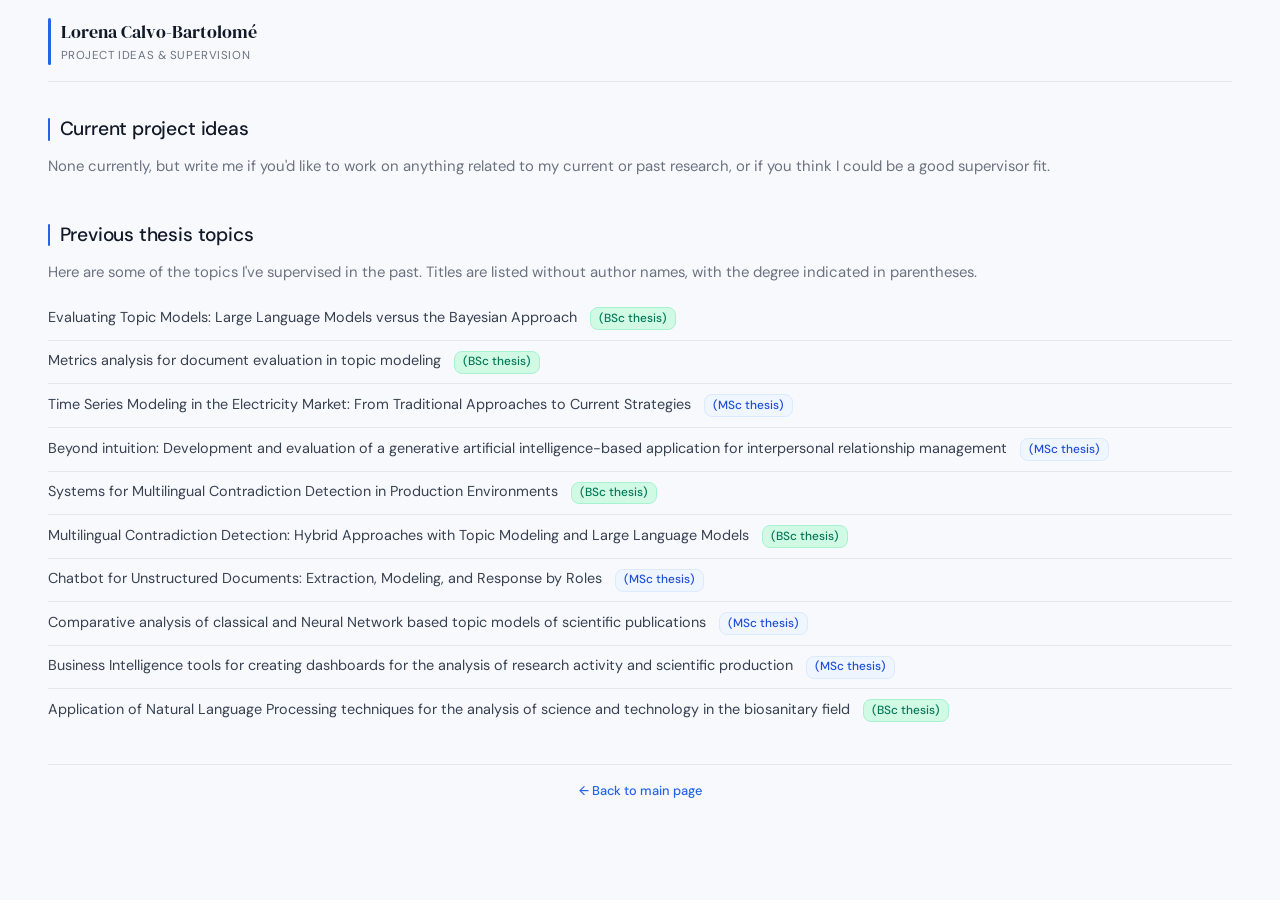
==== commit 759a0c5b: "updated style" ====
--- a/projects.html
+++ b/projects.html
@@ -10,10 +10,9 @@
       content="Project ideas and previous supervision topics for Lorena Calvo-Bartolomé."
     />
 
-    <!-- same 🐒 favicon -->
     <link
       rel="icon"
-      href="data:image/svg+xml,<svg xmlns=%22http://www.w3.org/2000/svg%22 viewBox=%220 0 100 100%22><text y=%22.9em%22 font-size=%2280%22>🐒</text></svg>"
+      href="data:image/svg+xml,<svg xmlns=%22http://www.w3.org/2000/svg%22 viewBox=%220 0 100 100%22><text y=%22.9em%22 font-size=%2280%22></text></svg>"
     />
 
     <link rel="stylesheet" href="style.css" />
@@ -26,7 +25,7 @@
         <div class="logo-wordmark">
           <div class="logo-circle" aria-hidden="true"></div>
           <div>
-            <div class="logo-text-main">Lorena Calvo-Bartolomé 🐒</div>
+            <div class="logo-text-main">Lorena Calvo-Bartolomé</div>
             <div class="logo-text-sub">Project ideas & supervision</div>
           </div>
         </div>
--- a/style.css
+++ b/style.css
@@ -1,45 +1,51 @@
-/* ----------------------------------------------------------
-   ROOT + GLOBAL
------------------------------------------------------------ */
-
+@import url('https://fonts.googleapis.com/css2?family=DM+Sans:ital,opsz,wght@0,9..40,300;0,9..40,400;0,9..40,500;1,9..40,300;1,9..40,400&family=DM+Serif+Display:ital@0;1&display=swap');
+
+/* ----------------------------------------------------------
+   TOKENS
+----------------------------------------------------------- */
 :root {
-  --bg: #f5f6fb;
-  --bg-card: #ffffff;
-  --border-subtle: #e5e7eb;
-  --text-main: #020617;
-  --text-soft: #6b7280;
-  --accent: #2563eb;
-  --accent-soft: #dbeafe;
-  --accent-strong: #1d4ed8;
-  --radius-lg: 18px;
-  --radius-pill: 999px;
-  --shadow-soft: 0 18px 45px rgba(15, 23, 42, 0.08);
-  --transition-fast: 150ms ease-out;
-}
-
-* {
-  box-sizing: border-box;
-  margin: 0;
-  padding: 0;
-}
+  --white:         #ffffff;
+  --bg:            #f8f9fc;
+  --bg-card:       #ffffff;
+  --border:        #e4e7ed;
+  --border-strong: #c8cdd8;
+
+  --text:          #111827;
+  --text-2:        #374151;
+  --text-3:        #6b7280;
+
+  --blue:          #2563eb;
+  --blue-mid:      #1d4ed8;
+  --blue-lt:       #dbeafe;
+  --blue-xlt:      #eff6ff;
+
+  --radius:        8px;
+  --radius-lg:     12px;
+  --radius-pill:   999px;
+
+  --shadow:        0 1px 3px rgba(0,0,0,0.07), 0 4px 12px rgba(0,0,0,0.05);
+  --shadow-hover:  0 4px 8px rgba(0,0,0,0.08), 0 12px 28px rgba(0,0,0,0.09);
+
+  --ease:          200ms cubic-bezier(0.4, 0, 0.2, 1);
+}
+
+/* ----------------------------------------------------------
+   RESET & BASE
+----------------------------------------------------------- */
+*, *::before, *::after { box-sizing: border-box; margin: 0; padding: 0; }
+
+html { scroll-behavior: smooth; }
 
 body {
-  font-family: system-ui, -apple-system, BlinkMacSystemFont, "SF Pro Text",
-               "Segoe UI", sans-serif;
+  font-family: 'DM Sans', system-ui, sans-serif;
   font-size: 16px;
-  background: radial-gradient(circle at top, #e5edff 0, #f5f6fb 45%, #eef0f7 100%);
-  color: var(--text-main);
+  background: var(--bg);
+  color: var(--text);
   -webkit-font-smoothing: antialiased;
-  scroll-behavior: smooth;
-}
-
-/* global text justification for body content */
-p,
-li {
-  text-align: justify;
-}
-
-/* also justify some div-based body blocks */
+  line-height: 1.6;
+}
+
+p, li,
 .hero-tagline,
 .pub-summary,
 .pub-authors,
@@ -49,430 +55,366 @@
   text-align: justify;
 }
 
-a {
-  color: var(--accent-strong);
-  text-decoration: none;
-}
-
-a:hover {
-  text-decoration: underline;
-}
-
-/* ----------------------------------------------------------
-   PAGE WRAPPER + BACKGROUND BLOBS
------------------------------------------------------------ */
-
+a { color: var(--blue-mid); text-decoration: none; }
+a:hover { text-decoration: underline; }
+
+/* ----------------------------------------------------------
+   PAGE
+----------------------------------------------------------- */
 .page {
-  max-width: 1120px;
+  max-width: 1280px;
   margin: 0 auto;
-  padding: 1.75rem clamp(1.3rem, 4vw, 2.4rem) 3rem;
+  padding: 0 clamp(1.25rem, 4vw, 3rem) 2.5rem;
   display: flex;
   flex-direction: column;
-  gap: 1.75rem;
-  position: relative;
-  z-index: 0;
-  overflow: hidden;
-}
-
-.page::before,
-.page::after {
-  content: "";
-  position: absolute;
-  border-radius: 50%;
-  filter: blur(70px);
-  opacity: 0.45;
-  z-index: -1;
-  pointer-events: none;
-}
-
-.page::before {
-  width: 380px;
-  height: 380px;
-  top: -120px;
-  right: -120px;
-  background: radial-gradient(circle at 30% 30%, #60a5fa, #2563eb 60%, transparent 100%);
-  animation: blobDrift 26s ease-in-out infinite alternate;
-}
-
-.page::after {
-  width: 320px;
-  height: 320px;
-  bottom: -140px;
-  left: -140px;
-  background: radial-gradient(circle at 40% 40%, #c4b5fd, #60a5fa 55%, transparent 100%);
-  animation: blobDrift 30s ease-in-out infinite alternate-reverse;
-}
-
-@keyframes blobDrift {
-  from { transform: translate3d(0, 0, 0); }
-  to   { transform: translate3d(24px, -18px, 0); }
-}
-
-/* ----------------------------------------------------------
-   NAVIGATION
------------------------------------------------------------ */
-
+  gap: 0;
+}
+
+/* ----------------------------------------------------------
+   HEADER
+----------------------------------------------------------- */
 header {
   display: flex;
   justify-content: space-between;
   align-items: center;
-  gap: 1rem;
-  margin-bottom: 0.75rem;
+  gap: 1.5rem;
+  padding: 1.1rem 0 1rem;
+  border-bottom: 1px solid var(--border);
+  margin-bottom: 2rem;
 }
 
 .logo-wordmark {
   display: flex;
   align-items: center;
-  gap: 0.75rem;
-}
-
+  gap: 0.6rem;
+}
+
+/* Single blue bar — typographic, not decorative */
 .logo-circle {
-  width: 40px;
-  height: 40px;
-  border-radius: 30%;
-  background: conic-gradient(from 200deg, #2563eb, #60a5fa, #1d4ed8);
-  position: relative;
-  overflow: hidden;
-  box-shadow: 0 10px 25px rgba(37, 99, 235, 0.35);
-}
-
-.logo-circle::after {
-  content: "</>";
-  position: absolute;
-  inset: 0;
+  width: 3px;
+  height: auto;
+  align-self: stretch;
+  background: var(--blue);
+  border-radius: 2px;
+  flex-shrink: 0;
+}
+.logo-circle::after { display: none; }
+
+.logo-text-main {
+  font-family: 'DM Serif Display', Georgia, serif;
+  font-size: 1.1rem;
+  font-weight: 400;
+  letter-spacing: 0;
+  text-transform: none;
+  color: var(--text);
+}
+
+.logo-text-sub {
+  font-size: 0.72rem;
+  color: var(--text-3);
+  letter-spacing: 0.05em;
+  text-transform: uppercase;
+  margin-top: 1px;
+}
+
+nav ul {
+  display: flex;
+  flex-wrap: wrap;
+  gap: 0.1rem;
+  list-style: none;
+}
+
+nav a {
+  font-size: 0.85rem;
+  font-weight: 400;
+  padding: 0.3rem 0.8rem;
+  border-radius: var(--radius);
+  border: none;
+  color: var(--text-3);
+  transition: background var(--ease), color var(--ease);
+}
+
+nav a:hover {
+  background: var(--blue-xlt);
+  color: var(--blue-mid);
+  text-decoration: none;
+}
+
+nav a.active {
+  background: var(--blue-xlt);
+  color: var(--blue-mid);
+  font-weight: 500;
+}
+
+/* ----------------------------------------------------------
+   SECTION LAYOUT
+----------------------------------------------------------- */
+main { display: flex; flex-direction: column; gap: 2.5rem; }
+.section { scroll-margin-top: 1rem; width: 100%; }
+
+/* ----------------------------------------------------------
+   SECTION HEADINGS
+----------------------------------------------------------- */
+.section-heading {
   display: flex;
   align-items: center;
-  justify-content: center;
-  font-size: 0.8rem;
-  color: #eff6ff;
-  font-weight: 600;
-}
-
-.logo-text-main {
-  font-size: 0.85rem;
-  font-weight: 600;
-  letter-spacing: 0.08em;
+  gap: 0.6rem;
+  margin-bottom: 0.6rem;
+}
+
+/* Thin left rule — restrained, editorial */
+.section-icon {
+  width: 2px;
+  height: 1.4rem;
+  background: var(--blue);
+  border-radius: 2px;
+  flex-shrink: 0;
+}
+.section-icon::after { display: none; }
+
+.section-heading h2 {
+  font-family: 'DM Sans', sans-serif;
+  font-size: 1.2rem;
+  font-weight: 500;
+  letter-spacing: -0.01em;
+  color: var(--text);
+}
+
+.section-subtitle {
+  font-size: 0.93rem;
+  color: var(--text-3);
+  line-height: 1.7;
+  margin-top: 0.25rem;
+}
+
+/* ----------------------------------------------------------
+   HERO
+----------------------------------------------------------- */
+.hero-combined {
+  display: grid;
+  grid-template-columns: 1fr 220px;
+  gap: 2.5rem;
+  align-items: start;
+  padding: 2rem 0 2rem;
+  border-bottom: 1px solid var(--border);
+}
+
+.hero-text { min-width: 0; }
+
+.hero-intro-line {
+  font-size: 0.72rem;
   text-transform: uppercase;
-}
-
-.logo-text-sub {
-  font-size: 0.8rem;
-  color: var(--text-soft);
-  letter-spacing: 0.16em;
-  text-transform: uppercase;
-}
-
-nav ul {
-  display: flex;
-  flex-wrap: wrap;
-  gap: 0.65rem;
-  list-style: none;
-  font-size: 0.95rem;
-}
-
-nav a {
-  padding: 0.3rem 0.9rem;
-  border-radius: var(--radius-pill);
-  border: 1px solid transparent;
-  color: var(--text-soft);
-  transition:
-    background var(--transition-fast),
-    border-color var(--transition-fast),
-    color var(--transition-fast),
-    transform var(--transition-fast);
-}
-
-nav a:hover {
-  border-color: var(--accent-soft);
-  background: #eff6ff;
-  color: var(--accent-strong);
-  transform: translateY(-1px);
-  text-decoration: none;
-}
-
-nav a.active {
-  background: var(--accent-strong);
-  border-color: var(--accent-strong);
-  color: #eef2ff;
-  box-shadow: 0 8px 18px rgba(37, 99, 235, 0.35);
-}
-
-/* ----------------------------------------------------------
-   SECTION LAYOUT
------------------------------------------------------------ */
-
-main {
-  display: flex;
-  flex-direction: column;
-  gap: 2.2rem;
-}
-
-.section {
-  scroll-margin-top: 0;
-}
-
-/* ----------------------------------------------------------
-   HERO
------------------------------------------------------------ */
-
-.hero-combined {
-  background: var(--bg-card);
-  border-radius: 26px;
-  border: 1px solid var(--border-subtle);
-  padding: 2rem 2.2rem 2rem;
-  box-shadow: var(--shadow-soft);
-  display: grid;
-  grid-template-columns: minmax(0, 2.2fr) minmax(0, 1fr);
-  gap: 1.8rem;
+  letter-spacing: 0.14em;
+  color: var(--text-3);
+  display: flex;
   align-items: center;
-}
-
-.hero-text {
-  max-width: 40rem;
-}
-
-.hero-intro-line {
-  font-size: 0.8rem;
-  text-transform: uppercase;
-  letter-spacing: 0.16em;
-  color: var(--text-soft);
-  display: flex;
-  align-items: center;
-  gap: 0.55rem;
-  margin-bottom: 0.7rem;
+  gap: 0.5rem;
+  margin-bottom: 0.9rem;
 }
 
 .hero-intro-dot {
-  width: 8px;
-  height: 8px;
-  border-radius: 999px;
-  background: var(--accent);
-  box-shadow: 0 0 12px rgba(37, 99, 235, 0.8);
-}
-
+  width: 6px;
+  height: 6px;
+  border-radius: 50%;
+  background: var(--blue);
+  flex-shrink: 0;
+}
+
+/* Main hero title: smaller, more measured */
 .hero-title {
-  font-size: clamp(2.1rem, 3.5vw, 2.6rem);
-  letter-spacing: 0.01em;
-  margin-bottom: 0.85rem;
-  line-height: 1.12;
-}
-
+  font-family: 'DM Serif Display', Georgia, serif;
+  font-size: clamp(1.55rem, 2.6vw, 2rem);
+  font-weight: 400;
+  font-style: italic;
+  letter-spacing: -0.01em;
+  line-height: 1.28;
+  color: var(--text);
+  margin-bottom: 1rem;
+}
+
+/* Rotating word: underlined, not pill */
 .hero-tagline-word {
-  display: inline-block;
-  padding: 0.15rem 0.7rem;
-  border-radius: var(--radius-pill);
-  background: var(--accent-soft);
-  color: var(--accent-strong);
-  font-size: 0.95rem;
-  font-weight: 500;
-  margin-left: 0.25rem;
-  transition: opacity 150ms ease-out, transform 150ms ease-out;
-  white-space: nowrap;   /* keep whole pill on same line */
+  display: inline;
+  font-style: normal;
+  color: var(--blue-mid);
+  font-weight: 400;
+  text-decoration: underline;
+  text-decoration-color: var(--blue-lt);
+  text-underline-offset: 3px;
+  transition: opacity 150ms ease, transform 150ms ease;
 }
 
 .hero-tagline {
-  font-size: 1.02rem;
-  color: var(--text-soft);
-  margin-bottom: 1rem;
-}
+  font-size: 0.93rem;
+  color: var(--text-3);
+  line-height: 1.8;
+  margin-bottom: 1.25rem;
+  font-weight: 300;
+}
+
+.hero-tagline br { display: block; margin-bottom: 0.6rem; content: ""; }
 
 .hero-links {
   display: flex;
   flex-wrap: wrap;
   gap: 0.5rem;
-  font-size: 0.95rem;
 }
 
 .hero-links a {
-  padding: 0.35rem 0.95rem;
-  border-radius: var(--radius-pill);
-  border: 1px solid #e5e7eb;
-  background: #f9fafb;
-  color: var(--text-soft);
-  text-decoration: none;
   display: inline-flex;
   align-items: center;
-  gap: 0.4rem;
-  transition:
-    border-color 140ms ease-out,
-    background 140ms ease-out,
-    transform 140ms ease-out,
-    box-shadow 140ms ease-out;
+  gap: 0.3rem;
+  font-size: 0.82rem;
+  font-weight: 500;
+  padding: 0.35rem 0.85rem;
+  border-radius: var(--radius);
+  border: 1px solid var(--border);
+  background: var(--white);
+  color: var(--text-2);
+  transition: border-color var(--ease), background var(--ease),
+              color var(--ease), box-shadow var(--ease);
 }
 
 .hero-links a span {
-  font-size: 0.8rem;
-  opacity: 0.7;
+  font-weight: 300;
+  color: var(--text-3);
+  font-size: 0.78rem;
 }
 
 .hero-links a:hover {
-  border-color: var(--accent-soft);
-  background: #eff6ff;
-  transform: translateY(-1px);
-  box-shadow: 0 8px 16px rgba(148, 163, 184, 0.26);
-}
-
-/* hero portrait */
-
+  border-color: var(--blue);
+  color: var(--blue-mid);
+  background: var(--blue-xlt);
+  text-decoration: none;
+}
+
+/* Profile photo */
 .hero-profile {
-  justify-self: center;
-  max-width: 260px;
-  text-align: center;
-  position: relative;
+  flex-shrink: 0;
+  align-self: center;
 }
 
 .hero-photo {
-  width: 220px;
-  height: 220px;
-  border-radius: 50%;
+  width: 100%;
+  aspect-ratio: 1 / 1;
+  border-radius: var(--radius-lg);
   overflow: hidden;
-  border: 5px solid #eff6ff;
-  box-shadow: 0 18px 36px rgba(15, 23, 42, 0.45);
-  margin: 0 auto 0.7rem;
-  position: relative;
-}
-
-.hero-photo::before {
-  content: "";
-  position: absolute;
-  inset: -10px;
-  border-radius: inherit;
-  background: radial-gradient(circle at 30% 0, rgba(219,234,254,0.9), rgba(129,140,248,0.0));
-  z-index: -1;
-}
+  border: 1px solid var(--border);
+  background: var(--bg);
+}
+
+.hero-photo::before { display: none; }
 
 .hero-photo img {
   width: 100%;
   height: 100%;
   object-fit: cover;
-}
-
-/* ----------------------------------------------------------
-   SECTION HEADINGS
------------------------------------------------------------ */
-
-.section-heading {
-  display: flex;
-  align-items: center;
-  gap: 0.75rem;
-  margin-bottom: 0.75rem;
-}
-
-.section-icon {
-  width: 30px;
-  height: 30px;
-  border-radius: 14px;
-  background: linear-gradient(135deg, #2563eb, #60a5fa);
-  position: relative;
-  box-shadow: 0 10px 20px rgba(37, 99, 235, 0.25);
-}
-
-.section-icon::after {
-  content: "";
-  position: absolute;
-  inset: 7px;
-  border-radius: 10px;
-  background: #eff6ff;
-  opacity: 0.9;
-}
-
-.section-heading h2 {
-  font-size: 1.6rem;
-  font-weight: 650;
-  letter-spacing: -0.01em;
-}
-
-.section-subtitle {
-  font-size: 1.02rem;
-  color: var(--text-soft);
-  margin-top: 0.35rem;
-  line-height: 1.55;
-}
-
-/* tags for degree on projects page */
-.degree-tag {
-  margin-left: 0.4rem;
-  font-size: 0.82rem;
-  font-weight: 500;
-  padding: 0.15rem 0.55rem;
-  border-radius: 999px;
-}
-
-.degree-bsc {
-  background: #d1fae5;
-  color: #047857;
-  border: 1px solid #a7f3d0;
-}
-
-.degree-msc {
-  background: #e0e7ff;
-  color: #4338ca;
-  border: 1px solid #c7d2fe;
-}
-
-/* ----------------------------------------------------------
-   RESEARCH + FILTER BAR
------------------------------------------------------------ */
-
-.research-header {
-  margin-top: 0.4rem;
-}
-
-.research-header p {
-  max-width: 100%;
-}
+  object-position: center top;
+}
+
+/* ----------------------------------------------------------
+   RESEARCH / FILTER BAR
+----------------------------------------------------------- */
+.research-header { margin-bottom: 0.5rem; }
+.research-header p { max-width: 100%; }
 
 .filter-bar {
   display: flex;
   flex-wrap: wrap;
-  gap: 0.9rem;
+  gap: 1rem 2rem;
   margin-top: 1.2rem;
   padding: 0.9rem 1.2rem;
-  border-radius: 999px;
-  background: rgba(255,255,255,0.96);
-  border: 1px solid #e5e7eb;
-  box-shadow: 0 12px 30px rgba(15,23,42,0.08);
-  align-items: center;
+  border-radius: var(--radius-lg);
+  background: var(--white);
+  border: 1px solid var(--border);
+  align-items: flex-start;
   justify-content: center;
 }
 
 .filter-group {
   display: flex;
   flex-direction: column;
+  justify-content: flex-start;
   gap: 0.35rem;
-  font-size: 0.85rem;
-  color: var(--text-soft);
+  font-size: 0.84rem;
+  color: var(--text-3);
   text-align: center;
+  height: 100%;
 }
 
 .filter-group label {
   font-weight: 500;
-}
-
-/* dual range slider */
-
+  font-size: 0.74rem;
+  letter-spacing: 0.07em;
+  text-transform: uppercase;
+  color: var(--text-3);
+}
+
+.filter-group.tag-group::after {
+  content: "";
+  display: block;
+  height: 1.4rem;
+  visibility: hidden;
+}
+
+#yearLabel {
+  margin-top: 0.4rem;
+  text-align: center;
+  font-size: 0.84rem;
+  font-weight: 500;
+  color: var(--blue-mid);
+  font-variant-numeric: tabular-nums;
+}
+
+#tagFilter {
+  margin-top: 0.55rem;
+  padding: 0.28rem 0.85rem;
+  border-radius: var(--radius);
+  border: 1px solid var(--border);
+  background: var(--bg);
+  font-family: 'DM Sans', sans-serif;
+  font-size: 0.84rem;
+  color: var(--text);
+  outline: none;
+  -webkit-appearance: none;
+  appearance: none;
+  cursor: pointer;
+  transition: border-color var(--ease);
+}
+
+#tagFilter:hover, #tagFilter:focus { border-color: var(--blue); }
+
+.filter-group:last-child {
+  align-items: flex-start;
+  text-align: left;
+  min-width: 160px;
+}
+
+/* ----------------------------------------------------------
+   DUAL RANGE SLIDER
+----------------------------------------------------------- */
 .filter-range {
   position: relative;
-  width: 260px;
-  height: 30px;
+  width: 240px;
+  max-width: 100%;
+  height: 28px;
   display: flex;
   align-items: center;
 }
 
 .range-track {
   position: absolute;
-  left: 0;
-  right: 0;
-  height: 4px;
-  border-radius: 999px;
-  background: #e5e7eb;
+  left: 0; right: 0;
+  height: 3px;
+  border-radius: var(--radius-pill);
+  background: var(--border);
 }
 
 .range-highlight {
   position: absolute;
-  height: 4px;
-  border-radius: 999px;
-  background: linear-gradient(90deg, #93c5fd, #2563eb);
+  height: 3px;
+  border-radius: var(--radius-pill);
+  background: var(--blue);
 }
 
 .filter-range input[type="range"] {
@@ -489,164 +431,175 @@
 
 .filter-range input[type="range"]::-webkit-slider-runnable-track,
 .filter-range input[type="range"]::-moz-range-track {
-  height: 4px;
+  height: 3px;
   background: transparent;
 }
 
-.filter-range input[type="range"]::-webkit-slider-thumb,
-.filter-range input[type="range"]::-moz-range-thumb {
+#yearMin::-webkit-slider-thumb,
+#yearMax::-webkit-slider-thumb,
+#yearMin::-moz-range-thumb,
+#yearMax::-moz-range-thumb {
   -webkit-appearance: none;
   appearance: none;
-  width: 14px;
-  height: 14px;
+  width: 16px;
+  height: 16px;
+  border: 2px solid #fff;
+  box-shadow: 0 0 0 2px var(--blue);
+  cursor: pointer;
+  margin-top: -6.5px;
+  transition: box-shadow var(--ease);
+}
+
+#yearMin::-webkit-slider-thumb:hover,
+#yearMax::-webkit-slider-thumb:hover {
+  box-shadow: 0 0 0 3px var(--blue);
+}
+
+#yearMin::-webkit-slider-thumb, #yearMin::-moz-range-thumb {
   border-radius: 50%;
-  background: #2563eb;
-  border: 2px solid #eff6ff;
-  box-shadow: 0 0 0 3px rgba(191,219,254,0.8);
-  cursor: pointer;
-  margin-top: -5px;
-}
-
-#yearLabel {
-  font-size: 0.85rem;
-  color: var(--text-main);
-}
-
-#tagFilter {
-  padding: 0.25rem 0.6rem;
-  border-radius: var(--radius-pill);
-  border: 1px solid #d1d5db;
-  background: #f9fafb;
-  font-size: 0.85rem;
-}
-
-/* ----------------------------------------------------------
-   PUBLICATION CARDS + CAROUSEL
------------------------------------------------------------ */
-
+  background: var(--blue);
+}
+
+#yearMax::-webkit-slider-thumb, #yearMax::-moz-range-thumb {
+  border-radius: 4px;
+  background: var(--blue-mid);
+}
+
+/* ----------------------------------------------------------
+   PUBLICATIONS CAROUSEL
+----------------------------------------------------------- */
 .pubs-carousel {
   display: grid;
-  grid-template-columns: auto 1fr auto;  /* left arrow | cards | right arrow */
-  column-gap: 1.5rem;
+  grid-template-columns: auto 1fr auto;
+  column-gap: 0.75rem;
   align-items: stretch;
 }
 
 .pubs-grid {
-  margin-top: 0.9rem;
-  display: flex;
-  gap: 1.25rem;
+  margin-top: 0.75rem;
+  display: flex;
+  gap: 1rem;
 }
 
 .pub-card {
-  border-radius: 18px;
-  background: #ffffff;
-  border: 1px solid #e5e7eb;
-  box-shadow: 0 12px 30px rgba(15, 23, 42, 0.06);
+  border-radius: var(--radius-lg);
+  background: var(--white);
+  border: 1px solid var(--border);
+  box-shadow: var(--shadow);
   overflow: hidden;
   display: flex;
   flex-direction: column;
   cursor: pointer;
   flex: 1 1 0;
-}
-
-/* expanded card in modal */
+  transition: box-shadow var(--ease), transform var(--ease), border-color var(--ease);
+}
+
+.pub-card:hover {
+  box-shadow: var(--shadow-hover);
+  transform: translateY(-2px);
+  border-color: #bfdbfe;
+}
+
+.pub-header-img {
+  width: 100%;
+  height: 180px;
+  object-fit: cover;
+  object-position: top;
+  flex-shrink: 0;
+  display: block;
+  background: var(--bg);
+  border-bottom: 1px solid var(--border);
+}
+
 .pub-card.expanded {
   flex-direction: row;
   border: none;
   box-shadow: none;
   cursor: default;
+  align-items: center;
 }
 
 .pub-card.expanded .pub-header-img {
   width: 40%;
   max-width: 280px;
   height: auto;
+  align-self: center;
   object-fit: contain;
   border-bottom: none;
-  border-right: 1px solid #e5e7eb;
-  background: #f9fafb;
-}
-
-.pub-card.expanded .pub-body {
-  padding: 1.1rem 1.2rem 1.2rem;
-}
-
-.pub-card:hover {
-  box-shadow: 0 18px 40px rgba(15,23,42,0.12);
-  transform: translateY(-1px);
-}
-
-/* thumbnail – keep from becoming huge */
-.pub-header-img {
-  width: 100%;
-  height: auto;
-  max-height: 220px;          /* cap height */
-  object-fit: contain;
-  background: #f9fafb;
-  border-bottom: 1px solid #e5e7eb;
-}
+}
+
+.pub-card.expanded .pub-body { padding: 1.1rem 1.3rem 1.2rem; }
 
 .pub-body {
-  padding: 0.75rem 0.85rem 0.8rem;
+  padding: 0.85rem 1rem;
   display: flex;
   flex-direction: column;
   gap: 0.3rem;
+  flex-grow: 1;
 }
 
 .pub-badge-row {
   display: flex;
   justify-content: space-between;
   align-items: center;
-  font-size: 0.78rem;
-  color: var(--text-soft);
+  font-size: 0.71rem;
+  color: var(--text-3);
   text-transform: uppercase;
-  letter-spacing: 0.08em;
+  letter-spacing: 0.07em;
 }
 
 .pub-badge {
-  padding: 0.12rem 0.45rem;
-  border-radius: var(--radius-pill);
-  background: #f9fafb;
-  border: 1px solid #e5e7eb;
+  padding: 0.1rem 0.45rem;
+  border-radius: var(--radius);
+  background: var(--blue-xlt);
+  border: 1px solid var(--blue-lt);
+  color: var(--blue-mid);
+  font-weight: 600;
+  font-size: 0.68rem;
 }
 
 .pub-title {
-  font-size: 0.96rem;
-  font-weight: 600;
-  color: var(--accent-strong);
+  font-size: 0.9rem;
+  font-weight: 500;
+  color: var(--text);
+  line-height: 1.4;
 }
 
 .pub-authors {
+  font-size: 0.77rem;
+  color: var(--text-3);
+  font-weight: 300;
+}
+
+.pub-summary {
   font-size: 0.8rem;
-  color: var(--text-soft);
-}
-
-/* clamp summary so cards don't get too tall */
-.pub-summary {
-  font-size: 0.82rem;
-  line-height: 1.5;
-  color: var(--text-main);
-
+  line-height: 1.55;
+  color: var(--text-2);
   display: -webkit-box;
   -webkit-line-clamp: 8;
   -webkit-box-orient: vertical;
   overflow: hidden;
 }
 
+.pub-card.expanded .pub-summary {
+  -webkit-line-clamp: unset;
+  overflow: visible;
+}
+
 .pub-tags {
   display: flex;
   flex-wrap: wrap;
   gap: 0.3rem;
-  margin-top: 0.25rem;
+  margin-top: 0.2rem;
 }
 
 .pub-tag-pill {
-  font-size: 0.78rem;
-  padding: 0.12rem 0.55rem;
-  border-radius: var(--radius-pill);
-  background: #eff6ff;
-  border: 1px solid #dbeafe;
-  color: #1d4ed8;
+  font-size: 0.72rem;
+  padding: 0.1rem 0.5rem;
+  border-radius: var(--radius);
+  background: var(--blue-xlt);
+  border: 1px solid var(--blue-lt);
+  color: var(--blue-mid);
 }
 
 .pub-links-row {
@@ -654,237 +607,261 @@
   display: flex;
   flex-wrap: wrap;
   gap: 0.35rem;
-  font-size: 0.8rem;
-  align-items: center;
+  font-size: 0.78rem;
 }
 
 .pub-links-row a {
-  padding: 0.08rem 0;
-  border-radius: 0;
-  border: none;
-  background: transparent;
-  color: #1d4ed8;
+  color: var(--blue-mid);
   word-break: break-all;
 }
 
 .carousel-arrow {
-  border: none;
-  background: transparent;
-  font-size: 2rem;
+  border: 1px solid var(--border);
+  background: var(--white);
+  font-size: 1.3rem;
   cursor: pointer;
   line-height: 1;
-  padding: 0.5rem;
+  padding: 0 0.7rem;
   display: flex;
   align-items: center;
   justify-content: center;
+  border-radius: var(--radius);
+  color: var(--text-3);
+  align-self: center;
+  height: 44px;
+  transition: color var(--ease), border-color var(--ease), background var(--ease);
+}
+
+.carousel-arrow:hover:not([disabled]) {
+  color: var(--blue-mid);
+  border-color: var(--blue);
+  background: var(--blue-xlt);
 }
 
 .carousel-arrow[disabled] {
-  opacity: 0.2;
+  opacity: 0.3;
   cursor: default;
   pointer-events: none;
 }
 
 /* ----------------------------------------------------------
-   TEACHING & STUDENTS
------------------------------------------------------------ */
-
+   CARD SECTIONS
+----------------------------------------------------------- */
 .card-section {
   background: transparent;
   border-radius: 0;
   border: none;
-  padding: 1.2rem 0 1.6rem;
+  padding: 0;
   box-shadow: none;
 }
 
-/* teaching courses list */
-
+/* ----------------------------------------------------------
+   TEACHING
+----------------------------------------------------------- */
 .course-list {
   display: grid;
-  grid-template-columns: repeat(auto-fit, minmax(230px, 1fr));
-  gap: 1rem;
+  grid-template-columns: repeat(3, 1fr);
+  gap: 0.75rem;
   margin-top: 1rem;
+  width: 100%;
 }
 
 .course-card {
-  background: rgba(255, 255, 255, 0.94);
-  border-radius: 18px;
-  border: 1px solid #e5e7eb;
-  padding: 0.95rem 1.1rem;
-  box-shadow: 0 12px 30px rgba(15, 23, 42, 0.06);
+  background: var(--white);
+  border-radius: var(--radius-lg);
+  border: 1px solid var(--border);
+  padding: 1rem 1.15rem;
   display: flex;
   flex-direction: column;
-  gap: 0.35rem;
-  transition: transform 150ms ease-out, box-shadow 150ms ease-out;
+  gap: 0.3rem;
+  transition: transform var(--ease), box-shadow var(--ease), border-color var(--ease);
 }
 
 .course-card:hover {
   transform: translateY(-2px);
-  box-shadow: 0 18px 40px rgba(15, 23, 42, 0.12);
+  box-shadow: var(--shadow-hover);
+  border-color: #bfdbfe;
 }
 
 .course-card h3 {
-  font-size: 1rem;
-  font-weight: 600;
-  color: var(--accent-strong);
+  font-size: 0.92rem;
+  font-weight: 500;
+  color: var(--text);
 }
 
 .course-meta {
-  font-size: 0.86rem;
-  color: var(--text-soft);
+  font-size: 0.8rem;
+  color: var(--text-3);
+  line-height: 1.5;
+  font-weight: 300;
 }
 
 .course-link {
-  margin-top: 0.1rem;
-  font-size: 0.86rem;
+  margin-top: 0.3rem;
+  font-size: 0.8rem;
+  font-weight: 500;
   align-self: flex-start;
-  padding: 0.2rem 0.7rem;
-  border-radius: var(--radius-pill);
-  border: 1px solid #dbeafe;
-  background: #eff6ff;
+  color: var(--blue-mid);
+  transition: opacity var(--ease);
+}
+
+.course-link:hover { opacity: 0.7; text-decoration: none; }
+
+/* ----------------------------------------------------------
+   STUDENTS
+----------------------------------------------------------- */
+.student-lines {
+  display: flex;
+  flex-wrap: wrap;
+  gap: 0.4rem;
+  margin-top: 0.75rem;
+  margin-bottom: 1.25rem;
+}
+
+.student-line-chip {
+  font-size: 0.82rem;
+  padding: 0.25rem 0.75rem;
+  border-radius: var(--radius);
+  background: var(--white);
+  border: 1px solid var(--border);
+  color: var(--text-2);
+  transition: border-color var(--ease), background var(--ease);
+}
+
+.student-line-chip:hover {
+  background: var(--blue-xlt);
+  border-color: #bfdbfe;
+}
+
+.ideas-button {
+  display: inline-flex;
+  align-items: center;
+  gap: 0.35rem;
+  margin-top: 0.5rem;
+  padding: 0.5rem 1.1rem;
+  border-radius: var(--radius);
+  border: 1px solid var(--blue-mid);
+  background: var(--blue-mid);
+  color: #fff;
+  font-size: 0.85rem;
+  font-weight: 500;
   text-decoration: none;
-  color: #1d4ed8;
-}
-
-.course-link:hover {
-  background: #dbeafe;
+  transition: background var(--ease), transform var(--ease);
+}
+
+.ideas-button:hover {
+  background: var(--blue);
   text-decoration: none;
-}
-
-/* students: lines of work chips */
-
-.student-lines {
-  display: flex;
-  flex-wrap: wrap;
-  justify-content: center;
-  gap: 0.5rem;
-  margin-top: 0.8rem;
-  margin-bottom: 1.6rem;   /* space before button */
-}
-
-.student-line-chip {
-  font-size: 0.95rem;
-  padding: 0.25rem 0.75rem;
-  border-radius: var(--radius-pill);
-  background: #eff6ff;
-  border: 1px solid #dbeafe;
-  color: #1d4ed8;
-  text-align: center;
+  transform: translateY(-1px);
+}
+
+/* ----------------------------------------------------------
+   DEGREE TAGS
+----------------------------------------------------------- */
+.degree-tag {
+  margin-left: 0.4rem;
+  font-size: 0.74rem;
+  font-weight: 500;
+  padding: 0.1rem 0.5rem;
+  border-radius: var(--radius);
+}
+
+.degree-bsc {
+  background: #d1fae5;
+  color: #047857;
+  border: 1px solid #a7f3d0;
+}
+
+.degree-msc {
+  background: var(--blue-xlt);
+  color: var(--blue-mid);
+  border: 1px solid var(--blue-lt);
 }
 
 /* ----------------------------------------------------------
    IDEAS PAGE
 ----------------------------------------------------------- */
-
 .ideas-grid {
   display: grid;
   grid-template-columns: repeat(auto-fit, minmax(260px, 1fr));
-  gap: 1.2rem;
-  margin-top: 1.2rem;
+  gap: 1rem;
+  margin-top: 1rem;
 }
 
 .idea-card {
-  background: #ffffff;
-  border: 1px solid #e5e7eb;
-  border-radius: 20px;
-  padding: 1.3rem 1.4rem;
-  box-shadow: 0 16px 36px rgba(15, 23, 42, 0.06);
-  transition: transform 150ms ease, box-shadow 150ms ease;
+  background: var(--white);
+  border: 1px solid var(--border);
+  border-radius: var(--radius-lg);
+  padding: 1.25rem 1.35rem;
+  transition: transform var(--ease), box-shadow var(--ease), border-color var(--ease);
 }
 
 .idea-card:hover {
-  transform: translateY(-3px);
-  box-shadow: 0 20px 42px rgba(15, 23, 42, 0.12);
+  transform: translateY(-2px);
+  box-shadow: var(--shadow-hover);
+  border-color: #bfdbfe;
 }
 
 .idea-card h3 {
-  font-size: 1.05rem;
-  font-weight: 600;
-  color: var(--accent-strong);
-  margin-bottom: 0.55rem;
-}
-
-.idea-card p {
-  font-size: 0.94rem;
-  line-height: 1.55;
-  color: var(--text-main);
-  margin-bottom: 0.75rem;
-}
-
-.idea-tags {
-  display: flex;
-  flex-wrap: wrap;
-  gap: 0.35rem;
-}
-
-.idea-tags span {
-  font-size: 0.78rem;
-  padding: 0.2rem 0.55rem;
-  border-radius: var(--radius-pill);
-  background: #eff6ff;
-  border: 1px solid #dbeafe;
-  color: #1d4ed8;
-}
-
-/* button linking to project ideas */
-
-.ideas-button {
-  display: inline-flex;
-  align-items: center;
-  justify-content: center;
-  margin-top: 0.9rem;
-  padding: 0.45rem 1.2rem;
-  border-radius: var(--radius-pill);
-  border: 1px solid var(--accent-strong);
-  background: var(--accent-strong);
-  color: #eef2ff;
   font-size: 0.95rem;
   font-weight: 500;
-  text-decoration: none;
-  box-shadow: 0 10px 24px rgba(37, 99, 235, 0.3);
-  transition:
-    background 150ms ease-out,
-    color 150ms ease-out,
-    transform 150ms ease-out,
-    box-shadow 150ms ease-out;
-}
-
-.ideas-button:hover {
-  background: #ffffff;
-  color: var(--accent-strong);
-  text-decoration: none;
-  transform: translateY(-1px);
-  box-shadow: 0 14px 32px rgba(37, 99, 235, 0.35);
-}
-
-/* past projects list on projects.html */
-
+  color: var(--text);
+  margin-bottom: 0.5rem;
+  line-height: 1.35;
+}
+
+.idea-card p {
+  font-size: 0.87rem;
+  line-height: 1.65;
+  color: var(--text-2);
+  margin-bottom: 0.75rem;
+  font-weight: 300;
+}
+
+.idea-tags { display: flex; flex-wrap: wrap; gap: 0.3rem; }
+
+.idea-tags span {
+  font-size: 0.72rem;
+  padding: 0.1rem 0.5rem;
+  border-radius: var(--radius);
+  background: var(--blue-xlt);
+  border: 1px solid var(--blue-lt);
+  color: var(--blue-mid);
+}
+
+/* ----------------------------------------------------------
+   PAST PROJECTS LIST
+----------------------------------------------------------- */
 .past-projects-list {
-  margin-top: 0.8rem;
+  margin-top: 0.75rem;
   list-style: none;
   padding-left: 0;
   display: grid;
+  gap: 0;
+  font-size: 0.9rem;
+  color: var(--text-2);
+}
+
+.past-projects-list li {
+  padding: 0.6rem 0;
+  border-bottom: 1px solid var(--border);
+  display: flex;
+  flex-wrap: wrap;
+  align-items: baseline;
   gap: 0.4rem;
-  font-size: 0.94rem;
-  color: var(--text-main);
-}
-
-.past-projects-list li {
-  padding: 0.35rem 0.75rem;
-  border-radius: 999px;
-  background: rgba(255, 255, 255, 0.9);
-  border: 1px solid #e5e7eb;
-  box-shadow: 0 8px 18px rgba(15, 23, 42, 0.04);
-}
+  line-height: 1.5;
+}
+
+.past-projects-list li:last-child { border-bottom: none; }
 
 /* ----------------------------------------------------------
    MODAL
 ----------------------------------------------------------- */
-
 .pub-modal {
   position: fixed;
   inset: 0;
   background: rgba(15, 23, 42, 0.45);
+  backdrop-filter: blur(3px);
   display: none;
   align-items: center;
   justify-content: center;
@@ -894,21 +871,28 @@
 
 .pub-modal.open {
   display: flex;
-}
+  animation: fadeIn 180ms ease;
+}
+
+@keyframes fadeIn { from { opacity: 0; } to { opacity: 1; } }
 
 .pub-modal-card {
   max-width: 820px;
   width: 100%;
   max-height: 90vh;
   overflow-y: auto;
-  border-radius: 24px;
-  background: #ffffff;
-  box-shadow: 0 30px 80px rgba(15,23,42,0.5);
-}
-
-.pub-modal-inner {
-  padding: 0.9rem 1rem 1.1rem;
-}
+  border-radius: var(--radius-lg);
+  background: var(--white);
+  box-shadow: 0 24px 64px rgba(15,23,42,0.35);
+  animation: slideUp 200ms cubic-bezier(0.4, 0, 0.2, 1);
+}
+
+@keyframes slideUp {
+  from { transform: translateY(10px); opacity: 0; }
+  to   { transform: translateY(0);    opacity: 1; }
+}
+
+.pub-modal-inner { padding: 0.9rem 1rem 1.1rem; }
 
 .modal-close {
   border: none;
@@ -918,56 +902,136 @@
   padding: 0.5rem 0.75rem;
   cursor: pointer;
   float: right;
-  color: #9ca3af;
-}
+  color: var(--text-3);
+  transition: color var(--ease);
+}
+
+.modal-close:hover { color: var(--text); }
 
 /* ----------------------------------------------------------
    FOOTER
 ----------------------------------------------------------- */
-
 footer {
-  margin-top: 1.4rem;
+  margin-top: 2rem;
+  padding-top: 1rem;
+  border-top: 1px solid var(--border);
   text-align: center;
-  font-size: 0.85rem;
-  color: var(--text-soft);
-}
-
-/* ----------------------------------------------------------
-   RESPONSIVE
------------------------------------------------------------ */
-
+  font-size: 0.8rem;
+  color: var(--text-3);
+}
+
+footer a { color: var(--blue); font-weight: 500; }
+
+/* ----------------------------------------------------------
+   RESPONSIVE — Tablets
+----------------------------------------------------------- */
 @media (max-width: 920px) {
   .hero-combined {
-    grid-template-columns: minmax(0, 1fr);
-    padding: 1.7rem 1.7rem 1.9rem;
+    grid-template-columns: 1fr;
+    gap: 1.5rem;
+    padding: 1.75rem 0;
   }
 
-  .hero-profile {
-    justify-self: flex-start;
+  .hero-profile { justify-self: flex-start; }
+  .hero-title   { font-size: 1.75rem; }
+
+  .pubs-grid { flex-direction: column; }
+
+  .filter-bar { border-radius: var(--radius-lg); }
+
+  .course-list { grid-template-columns: repeat(2, 1fr); }
+
+  .pub-card.expanded { flex-direction: column; }
+  .pub-card.expanded .pub-header-img {
+    width: 100%;
+    max-width: none;
+    border-right: none;
+    border-bottom: 1px solid var(--border);
   }
-
-  .pubs-grid {
-    flex-direction: column;
-  }
-
-  .filter-bar {
-    border-radius: 18px;
-    align-items: flex-start;
-  }
-}
-
+}
+
+/* ----------------------------------------------------------
+   FILTER GROUPS ALIGNMENT
+----------------------------------------------------------- */
+.filter-bar { align-items: flex-start; }
+
+.filter-group {
+  display: flex;
+  flex-direction: column;
+  justify-content: flex-start;
+  height: 100%;
+}
+
+.filter-group.tag-group::after {
+  content: "";
+  display: block;
+  height: 1.4rem;
+  visibility: hidden;
+}
+
+/* ----------------------------------------------------------
+   RESPONSIVE — Phones
+----------------------------------------------------------- */
 @media (max-width: 640px) {
   header {
     flex-direction: column;
     align-items: flex-start;
+    gap: 0.75rem;
+    padding: 1.25rem 0 1rem;
+    margin-bottom: 2rem;
   }
 
+  nav ul { width: 100%; }
+  nav a  { font-size: 0.83rem; padding: 0.28rem 0.65rem; }
+
+  .hero-combined { padding: 1.5rem 0; }
+  .hero-title    { font-size: 1.5rem; }
+  .hero-tagline  { font-size: 0.9rem; }
+
+  .hero-links { flex-wrap: wrap; }
+  .hero-links a { font-size: 0.8rem; }
+
+  .hero-photo { width: 180px; height: 180px; border-radius: var(--radius); }
+
+  .filter-group:nth-child(2) { align-items: flex-start; }
+  .filter-group:nth-child(2)::after {
+    content: ""; display: block; height: 1.4rem; visibility: hidden;
+  }
+
+  .pubs-carousel { display: block; }
+  .carousel-arrow { display: none; }
+
   .pubs-grid {
+    margin-top: 0.75rem;
+    display: flex;
     flex-direction: column;
+    gap: 0.75rem;
   }
+
+  .pub-card { flex: none; width: 100%; display: block; }
 
   .filter-bar {
     flex-direction: column;
-    align-items: center;
+    align-items: stretch;
+    border-radius: var(--radius-lg);
   }
-}
+
+  .filter-group { text-align: left; align-items: stretch; }
+  .filter-range { width: 100%; }
+  #tagFilter    { width: 100%; }
+
+  .pub-modal-card { max-width: 100%; }
+  .pub-modal      { padding: 0.75rem; }
+
+  .course-list { grid-template-columns: 1fr; }
+  .ideas-grid  { grid-template-columns: 1fr; }
+}
+
+/* ----------------------------------------------------------
+   RESPONSIVE — Very small phones
+----------------------------------------------------------- */
+@media (max-width: 480px) {
+  .page { padding-inline: 1rem; }
+  .hero-title { font-size: 1.35rem; }
+  .section-heading h2 { font-size: 1.05rem; }
+}
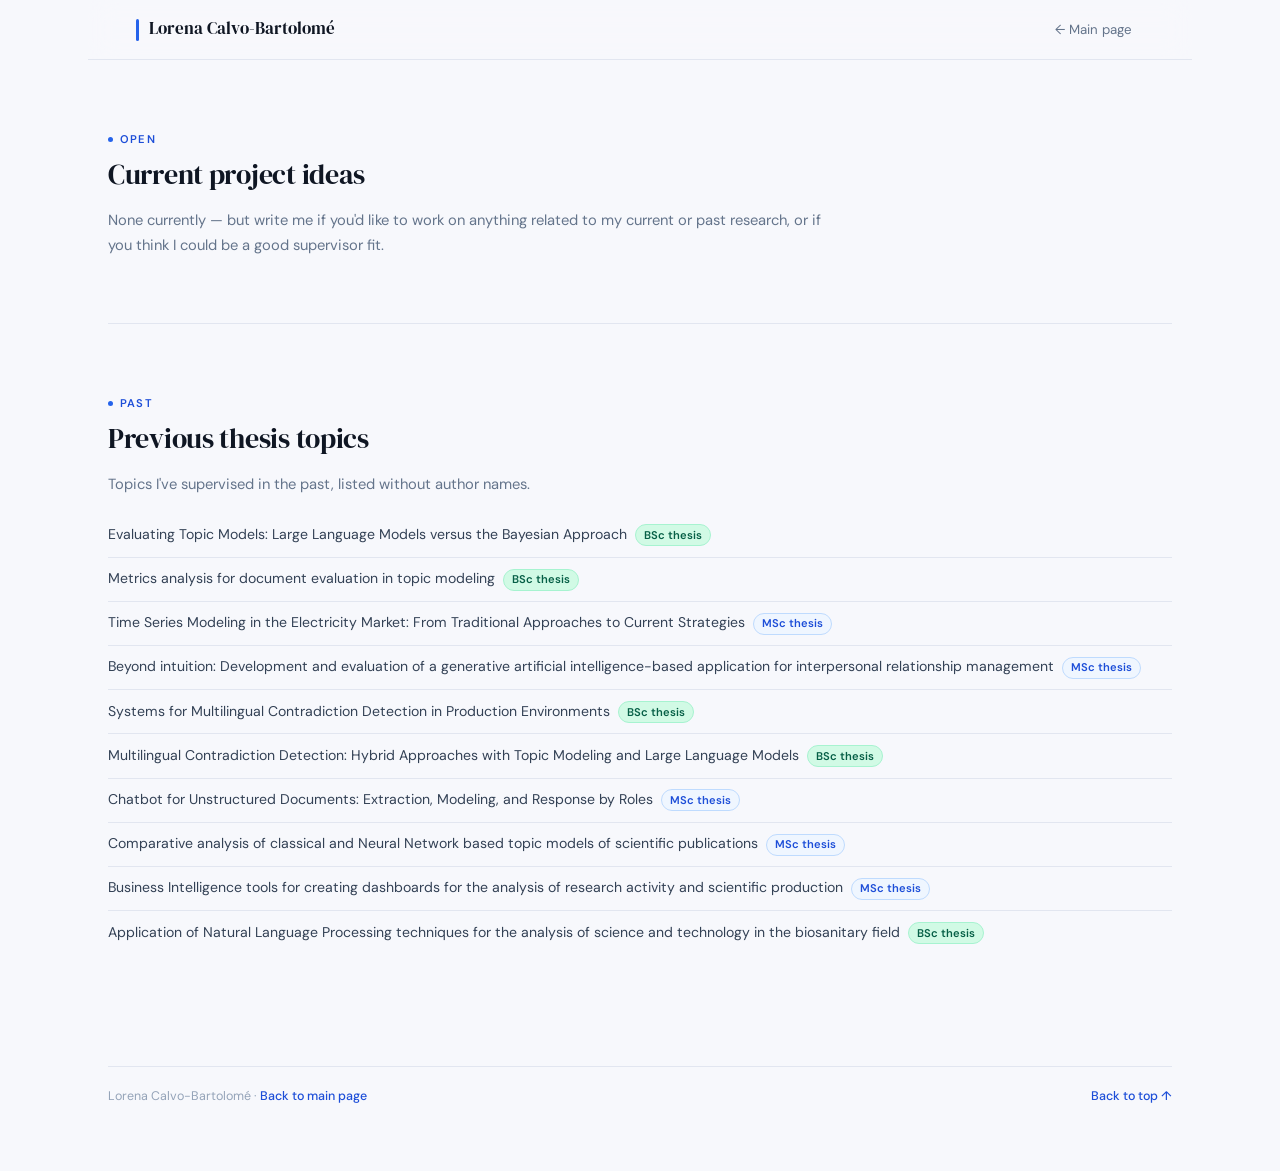
==== commit cca457c6: "updated style" ====
--- a/projects.html
+++ b/projects.html
@@ -3,66 +3,64 @@
   <head>
     <meta charset="UTF-8" />
     <title>Project ideas – Lorena Calvo-Bartolomé</title>
-
     <meta name="viewport" content="width=device-width, initial-scale=1" />
-    <meta
-      name="description"
-      content="Project ideas and previous supervision topics for Lorena Calvo-Bartolomé."
-    />
-
-    <link
-      rel="icon"
-      href="data:image/svg+xml,<svg xmlns=%22http://www.w3.org/2000/svg%22 viewBox=%220 0 100 100%22><text y=%22.9em%22 font-size=%2280%22></text></svg>"
-    />
-
+    <meta name="description" content="Project ideas and previous supervision topics for Lorena Calvo-Bartolomé." />
+    <link rel="icon" href="data:image/svg+xml,<svg xmlns=%22http://www.w3.org/2000/svg%22 viewBox=%220 0 100 100%22><text y=%22.9em%22 font-size=%2280%22>🔵</text></svg>" />
     <link rel="stylesheet" href="style.css" />
   </head>
 
   <body>
     <div class="page">
-      <!-- simple header that links back to main page -->
+
+      <!-- ── NAV ── -->
       <header>
         <div class="logo-wordmark">
-          <div class="logo-circle" aria-hidden="true"></div>
+          <div class="logo-bar" aria-hidden="true"></div>
           <div>
-            <div class="logo-text-main">Lorena Calvo-Bartolomé</div>
-            <div class="logo-text-sub">Project ideas & supervision</div>
+            <span class="logo-text-main">Lorena Calvo-Bartolomé</span>
           </div>
         </div>
+        <nav aria-label="Site navigation">
+          <ul>
+            <li><a href="index.html">← Main page</a></li>
+          </ul>
+        </nav>
       </header>
 
       <main>
-        <!-- CURRENT OPEN PROJECTS -->
-        <section class="section card-section" id="open-projects">
+
+        <!-- ── OPEN PROJECTS ── -->
+        <section class="section" id="open-projects" data-screen-label="Current ideas">
           <div class="section-heading">
-            <div class="section-icon" aria-hidden="true"></div>
+            <div class="section-label">
+              <span class="section-label-dot"></span>Open
+            </div>
             <h2>Current project ideas</h2>
           </div>
-
           <div id="openProjectsContainer">
             <div class="ideas-grid" id="openProjectsGrid"></div>
           </div>
         </section>
 
-        <!-- PAST SUPERVISED TOPICS -->
-        <section class="section card-section" id="past-projects">
+        <!-- ── PAST PROJECTS ── -->
+        <section class="section" id="past-projects" data-screen-label="Past projects">
           <div class="section-heading">
-            <div class="section-icon" aria-hidden="true"></div>
+            <div class="section-label">
+              <span class="section-label-dot"></span>Past
+            </div>
             <h2>Previous thesis topics</h2>
           </div>
-
           <p class="section-subtitle">
-            Here are some of the topics I've supervised in the past. Titles are
-            listed without author names, with the degree indicated in
-            parentheses.
+            Topics I've supervised in the past, listed without author names.
           </p>
-
           <ul class="past-projects-list" id="pastProjectsList"></ul>
         </section>
+
       </main>
 
       <footer>
-        <a href="index.html">← Back to main page</a>
+        <span>Lorena Calvo-Bartolomé · <a href="index.html">Back to main page</a></span>
+        <span><a href="#top">Back to top ↑</a></span>
       </footer>
     </div>
 
@@ -71,39 +69,30 @@
         const openGrid = document.getElementById("openProjectsGrid");
         const openContainer = document.getElementById("openProjectsContainer");
         const pastList = document.getElementById("pastProjectsList");
-
         if (!openGrid || !openContainer || !pastList) return;
 
         try {
           const res = await fetch("projects.json");
-          if (!res.ok) {
-            throw new Error("HTTP " + res.status + " when fetching projects.json");
-          }
+          if (!res.ok) throw new Error("HTTP " + res.status);
           const data = await res.json();
 
           const openProjects = data.open_projects || [];
           const pastProjects = data.past_projects || [];
 
-          // --- OPEN PROJECTS ---
+          // ── OPEN PROJECTS ──
           if (openProjects.length === 0) {
-            // show fallback message
             openContainer.innerHTML =
-              '<p class="section-subtitle">' +
-              "None currently, but write me if you'd like to work on " +
-              "anything related to my current or past research, or if you " +
-              "think I could be a good supervisor fit." +
-              "</p>";
+              '<p class="section-subtitle">None currently — but write me if you\'d like to work on anything related to my current or past research, or if you think I could be a good supervisor fit.</p>';
           } else {
             openProjects.forEach((proj) => {
               const card = document.createElement("article");
               card.className = "idea-card";
 
               if (proj.icon) {
-                const iconSpan = document.createElement("div");
-                iconSpan.style.fontSize = "1.6rem";
-                iconSpan.style.marginBottom = "0.4rem";
-                iconSpan.textContent = proj.icon;
-                card.appendChild(iconSpan);
+                const icon = document.createElement("div");
+                icon.className = "idea-icon";
+                icon.textContent = proj.icon;
+                card.appendChild(icon);
               }
 
               const h3 = document.createElement("h3");
@@ -131,28 +120,22 @@
             });
           }
 
-          // --- PAST PROJECTS ---
+          // ── PAST PROJECTS ──
           pastProjects.forEach((proj) => {
             const li = document.createElement("li");
-
             const degree = proj.degree || "";
-            const degreeClass =
-              degree.toLowerCase().includes("bsc") ? "degree-bsc" :
-              degree.toLowerCase().includes("msc") ? "degree-msc" :
-              "";
-
-            li.innerHTML = `
-              ${proj.title}
-              <span class="degree-tag ${degreeClass}">(${degree})</span>
-            `;
-
+            const cls = degree.toLowerCase().includes("bsc")
+              ? "degree-tag degree-bsc"
+              : degree.toLowerCase().includes("msc")
+              ? "degree-tag degree-msc"
+              : "degree-tag";
+            li.innerHTML = proj.title + ' <span class="' + cls + '">' + degree + "</span>";
             pastList.appendChild(li);
-
           });
         } catch (err) {
-          console.error("Error loading projects.json", err);
-          openContainer.innerHTML =
-            "<p>Could not load current project ideas at the moment.</p>";
+          console.error("loadProjects:", err);
+          document.getElementById("openProjectsContainer").innerHTML =
+            "<p>Could not load project ideas at the moment.</p>";
         }
       }
 
--- a/style.css
+++ b/style.css
@@ -1,39 +1,49 @@
-@import url('https://fonts.googleapis.com/css2?family=DM+Sans:ital,opsz,wght@0,9..40,300;0,9..40,400;0,9..40,500;1,9..40,300;1,9..40,400&family=DM+Serif+Display:ital@0;1&display=swap');
-
-/* ----------------------------------------------------------
+@import url('https://fonts.googleapis.com/css2?family=DM+Sans:ital,opsz,wght@0,9..40,300;0,9..40,400;0,9..40,500;0,9..40,600;1,9..40,300;1,9..40,400&family=DM+Serif+Display:ital@0;1&display=swap');
+
+/* ─────────────────────────────────────────────
    TOKENS
------------------------------------------------------------ */
+───────────────────────────────────────────── */
 :root {
-  --white:         #ffffff;
-  --bg:            #f8f9fc;
+  --bg:            #f7f8fc;
+  --bg-section:    #ffffff;
   --bg-card:       #ffffff;
-  --border:        #e4e7ed;
-  --border-strong: #c8cdd8;
-
-  --text:          #111827;
-  --text-2:        #374151;
-  --text-3:        #6b7280;
+  --bg-tinted:     #eff6ff;
+  --bg-pill:       #eef2ff;
+  --border:        #e2e6f0;
+  --border-strong: #c4cad8;
+
+  --text:          #0f1623;
+  --text-2:        #334155;
+  --text-3:        #64748b;
+  --text-4:        #94a3b8;
 
   --blue:          #2563eb;
   --blue-mid:      #1d4ed8;
-  --blue-lt:       #dbeafe;
+  --blue-dark:     #1e3a8a;
+  --blue-lt:       #bfdbfe;
   --blue-xlt:      #eff6ff;
-
-  --radius:        8px;
+  --blue-pill:     #dbeafe;
+
+  --radius:        6px;
   --radius-lg:     12px;
+  --radius-xl:     18px;
   --radius-pill:   999px;
 
-  --shadow:        0 1px 3px rgba(0,0,0,0.07), 0 4px 12px rgba(0,0,0,0.05);
-  --shadow-hover:  0 4px 8px rgba(0,0,0,0.08), 0 12px 28px rgba(0,0,0,0.09);
-
-  --ease:          200ms cubic-bezier(0.4, 0, 0.2, 1);
-}
-
-/* ----------------------------------------------------------
+  --shadow-sm:     0 1px 2px rgba(15,23,42,0.05);
+  --shadow:        0 1px 4px rgba(15,23,42,0.06), 0 4px 16px rgba(15,23,42,0.06);
+  --shadow-md:     0 4px 8px rgba(15,23,42,0.07), 0 12px 32px rgba(15,23,42,0.08);
+  --shadow-hover:  0 8px 16px rgba(15,23,42,0.08), 0 20px 48px rgba(15,23,42,0.10);
+
+  --ease:          180ms cubic-bezier(0.4, 0, 0.2, 1);
+  --ease-out:      220ms cubic-bezier(0, 0, 0.2, 1);
+
+  --nav-h:         60px;
+}
+
+/* ─────────────────────────────────────────────
    RESET & BASE
------------------------------------------------------------ */
+───────────────────────────────────────────── */
 *, *::before, *::after { box-sizing: border-box; margin: 0; padding: 0; }
-
 html { scroll-behavior: smooth; }
 
 body {
@@ -45,214 +55,230 @@
   line-height: 1.6;
 }
 
-p, li,
-.hero-tagline,
-.pub-summary,
-.pub-authors,
-.section-subtitle,
-.course-meta,
-.idea-card p {
-  text-align: justify;
-}
-
 a { color: var(--blue-mid); text-decoration: none; }
 a:hover { text-decoration: underline; }
 
-/* ----------------------------------------------------------
-   PAGE
------------------------------------------------------------ */
+p, .hero-tagline, .pub-summary, .pub-authors,
+.section-subtitle, .course-meta, .idea-card p {
+  text-wrap: pretty;
+}
+
+/* ─────────────────────────────────────────────
+   PAGE LAYOUT
+───────────────────────────────────────────── */
 .page {
-  max-width: 1280px;
+  max-width: 1160px;
   margin: 0 auto;
-  padding: 0 clamp(1.25rem, 4vw, 3rem) 2.5rem;
+  padding: 0 clamp(1.25rem, 5vw, 3rem) 4rem;
   display: flex;
   flex-direction: column;
-  gap: 0;
-}
-
-/* ----------------------------------------------------------
-   HEADER
------------------------------------------------------------ */
+}
+
+/* Full-bleed tinted section backgrounds via pseudo-element */
+.section-tinted {
+  position: relative;
+}
+
+.section-tinted::before {
+  content: "";
+  position: absolute;
+  top: 0;
+  bottom: 0;
+  left: calc(-1 * clamp(1.25rem, 5vw, 3rem));
+  right: calc(-1 * clamp(1.25rem, 5vw, 3rem));
+  background: var(--bg-tinted);
+  z-index: -1;
+}
+
+/* ─────────────────────────────────────────────
+   HEADER / NAV
+───────────────────────────────────────────── */
 header {
+  position: sticky;
+  top: 0;
+  z-index: 30;
   display: flex;
   justify-content: space-between;
   align-items: center;
   gap: 1.5rem;
-  padding: 1.1rem 0 1rem;
+  height: var(--nav-h);
+  background: rgba(247,248,252,0.88);
+  backdrop-filter: blur(14px);
+  -webkit-backdrop-filter: blur(14px);
   border-bottom: 1px solid var(--border);
-  margin-bottom: 2rem;
+  margin: 0 clamp(-1.25rem, -5vw, -3rem);
+  padding: 0 clamp(1.25rem, 5vw, 3rem);
 }
 
 .logo-wordmark {
   display: flex;
   align-items: center;
-  gap: 0.6rem;
-}
-
-/* Single blue bar — typographic, not decorative */
-.logo-circle {
+  gap: 0.65rem;
+  flex-shrink: 0;
+}
+
+.logo-bar {
   width: 3px;
-  height: auto;
-  align-self: stretch;
+  height: 22px;
   background: var(--blue);
   border-radius: 2px;
   flex-shrink: 0;
 }
-.logo-circle::after { display: none; }
 
 .logo-text-main {
   font-family: 'DM Serif Display', Georgia, serif;
-  font-size: 1.1rem;
+  font-size: 1.05rem;
   font-weight: 400;
-  letter-spacing: 0;
-  text-transform: none;
   color: var(--text);
-}
-
-.logo-text-sub {
-  font-size: 0.72rem;
-  color: var(--text-3);
-  letter-spacing: 0.05em;
-  text-transform: uppercase;
-  margin-top: 1px;
+  white-space: nowrap;
 }
 
 nav ul {
   display: flex;
-  flex-wrap: wrap;
+  flex-wrap: nowrap;
   gap: 0.1rem;
   list-style: none;
 }
 
 nav a {
-  font-size: 0.85rem;
+  display: block;
+  font-size: 0.83rem;
   font-weight: 400;
-  padding: 0.3rem 0.8rem;
+  padding: 0.3rem 0.75rem;
   border-radius: var(--radius);
-  border: none;
   color: var(--text-3);
   transition: background var(--ease), color var(--ease);
-}
-
-nav a:hover {
+  white-space: nowrap;
+}
+
+nav a:hover, nav a.active {
   background: var(--blue-xlt);
   color: var(--blue-mid);
   text-decoration: none;
 }
 
-nav a.active {
-  background: var(--blue-xlt);
-  color: var(--blue-mid);
-  font-weight: 500;
-}
-
-/* ----------------------------------------------------------
-   SECTION LAYOUT
------------------------------------------------------------ */
-main { display: flex; flex-direction: column; gap: 2.5rem; }
-.section { scroll-margin-top: 1rem; width: 100%; }
-
-/* ----------------------------------------------------------
+/* ─────────────────────────────────────────────
+   MAIN
+───────────────────────────────────────────── */
+main {
+  display: flex;
+  flex-direction: column;
+  gap: 0;
+}
+
+.section {
+  padding: 4rem 0;
+  border-bottom: 1px solid var(--border);
+}
+
+.section:last-child { border-bottom: none; }
+
+/* ─────────────────────────────────────────────
    SECTION HEADINGS
------------------------------------------------------------ */
+───────────────────────────────────────────── */
+.section-label {
+  display: inline-flex;
+  align-items: center;
+  gap: 0.45rem;
+  font-size: 0.7rem;
+  font-weight: 600;
+  letter-spacing: 0.1em;
+  text-transform: uppercase;
+  color: var(--blue-mid);
+  margin-bottom: 0.6rem;
+}
+
+.section-label-dot {
+  width: 5px;
+  height: 5px;
+  border-radius: 50%;
+  background: var(--blue);
+  flex-shrink: 0;
+}
+
 .section-heading {
-  display: flex;
-  align-items: center;
-  gap: 0.6rem;
-  margin-bottom: 0.6rem;
-}
-
-/* Thin left rule — restrained, editorial */
-.section-icon {
-  width: 2px;
-  height: 1.4rem;
-  background: var(--blue);
-  border-radius: 2px;
-  flex-shrink: 0;
-}
-.section-icon::after { display: none; }
+  margin-bottom: 1rem;
+}
 
 .section-heading h2 {
-  font-family: 'DM Sans', sans-serif;
-  font-size: 1.2rem;
-  font-weight: 500;
+  font-family: 'DM Serif Display', Georgia, serif;
+  font-size: clamp(1.4rem, 2.2vw, 1.75rem);
+  font-weight: 400;
+  color: var(--text);
   letter-spacing: -0.01em;
-  color: var(--text);
+  line-height: 1.2;
 }
 
 .section-subtitle {
-  font-size: 0.93rem;
+  font-size: 0.92rem;
   color: var(--text-3);
-  line-height: 1.7;
-  margin-top: 0.25rem;
-}
-
-/* ----------------------------------------------------------
+  line-height: 1.75;
+  max-width: 72ch;
+}
+
+/* ─────────────────────────────────────────────
    HERO
------------------------------------------------------------ */
-.hero-combined {
+───────────────────────────────────────────── */
+.hero-section {
   display: grid;
-  grid-template-columns: 1fr 220px;
-  gap: 2.5rem;
-  align-items: start;
-  padding: 2rem 0 2rem;
+  grid-template-columns: 1fr 230px;
+  gap: 4rem;
+  align-items: center;
+  padding: 5rem 0 4.5rem;
   border-bottom: 1px solid var(--border);
 }
 
 .hero-text { min-width: 0; }
 
-.hero-intro-line {
+.hero-eyebrow {
+  display: inline-flex;
+  align-items: center;
+  gap: 0.5rem;
   font-size: 0.72rem;
+  font-weight: 600;
+  letter-spacing: 0.1em;
   text-transform: uppercase;
-  letter-spacing: 0.14em;
-  color: var(--text-3);
-  display: flex;
-  align-items: center;
-  gap: 0.5rem;
-  margin-bottom: 0.9rem;
-}
-
-.hero-intro-dot {
+  color: var(--blue-mid);
+  margin-bottom: 1.1rem;
+}
+
+.hero-eyebrow-dot {
   width: 6px;
   height: 6px;
   border-radius: 50%;
   background: var(--blue);
-  flex-shrink: 0;
-}
-
-/* Main hero title: smaller, more measured */
+}
+
 .hero-title {
   font-family: 'DM Serif Display', Georgia, serif;
-  font-size: clamp(1.55rem, 2.6vw, 2rem);
+  font-size: clamp(1.8rem, 3.2vw, 2.55rem);
   font-weight: 400;
   font-style: italic;
-  letter-spacing: -0.01em;
-  line-height: 1.28;
+  line-height: 1.22;
+  letter-spacing: -0.015em;
   color: var(--text);
-  margin-bottom: 1rem;
-}
-
-/* Rotating word: underlined, not pill */
+  margin-bottom: 1.35rem;
+}
+
 .hero-tagline-word {
   display: inline;
   font-style: normal;
   color: var(--blue-mid);
   font-weight: 400;
-  text-decoration: underline;
-  text-decoration-color: var(--blue-lt);
-  text-underline-offset: 3px;
+  border-bottom: 2px solid var(--blue-lt);
   transition: opacity 150ms ease, transform 150ms ease;
 }
 
-.hero-tagline {
+.hero-bio {
   font-size: 0.93rem;
-  color: var(--text-3);
-  line-height: 1.8;
-  margin-bottom: 1.25rem;
+  color: var(--text-2);
+  line-height: 1.82;
   font-weight: 300;
-}
-
-.hero-tagline br { display: block; margin-bottom: 0.6rem; content: ""; }
+  margin-bottom: 1.75rem;
+  max-width: 66ch;
+}
+
+.hero-bio p + p { margin-top: 0.9em; }
 
 .hero-links {
   display: flex;
@@ -260,144 +286,114 @@
   gap: 0.5rem;
 }
 
-.hero-links a {
+.hero-link {
   display: inline-flex;
   align-items: center;
-  gap: 0.3rem;
+  gap: 0.45rem;
   font-size: 0.82rem;
   font-weight: 500;
-  padding: 0.35rem 0.85rem;
+  padding: 0.4rem 1rem;
   border-radius: var(--radius);
   border: 1px solid var(--border);
-  background: var(--white);
+  background: var(--bg-card);
   color: var(--text-2);
-  transition: border-color var(--ease), background var(--ease),
-              color var(--ease), box-shadow var(--ease);
-}
-
-.hero-links a span {
+  transition: border-color var(--ease), background var(--ease), color var(--ease), box-shadow var(--ease);
+}
+
+.hero-link .link-type {
   font-weight: 300;
-  color: var(--text-3);
+  color: var(--text-4);
   font-size: 0.78rem;
 }
 
-.hero-links a:hover {
+.hero-link:hover {
   border-color: var(--blue);
-  color: var(--blue-mid);
   background: var(--blue-xlt);
+  color: var(--blue-mid);
   text-decoration: none;
-}
+  box-shadow: var(--shadow-sm);
+}
+
+.hero-link:hover .link-type { color: var(--blue); }
 
 /* Profile photo */
 .hero-profile {
+  display: flex;
+  flex-direction: column;
+  align-items: center;
+  gap: 0;
   flex-shrink: 0;
-  align-self: center;
-}
-
-.hero-photo {
-  width: 100%;
-  aspect-ratio: 1 / 1;
-  border-radius: var(--radius-lg);
+}
+
+.hero-photo-wrap {
+  width: 210px;
+  height: 250px;
+  border-radius: var(--radius-xl);
   overflow: hidden;
+  background: var(--bg-pill);
   border: 1px solid var(--border);
-  background: var(--bg);
-}
-
-.hero-photo::before { display: none; }
-
-.hero-photo img {
+  box-shadow: var(--shadow-md);
+}
+
+.hero-photo-wrap img {
   width: 100%;
   height: 100%;
   object-fit: cover;
   object-position: center top;
-}
-
-/* ----------------------------------------------------------
-   RESEARCH / FILTER BAR
------------------------------------------------------------ */
-.research-header { margin-bottom: 0.5rem; }
-.research-header p { max-width: 100%; }
-
+  display: block;
+}
+
+/* ─────────────────────────────────────────────
+   RESEARCH / PUBLICATIONS
+───────────────────────────────────────────── */
+.research-intro {
+  display: grid;
+  grid-template-columns: 1fr auto;
+  gap: 2rem;
+  align-items: start;
+  margin-bottom: 2rem;
+}
+
+/* Filter bar */
 .filter-bar {
   display: flex;
-  flex-wrap: wrap;
-  gap: 1rem 2rem;
-  margin-top: 1.2rem;
-  padding: 0.9rem 1.2rem;
+  flex-shrink: 0;
+  flex-direction: column;
+  gap: 1rem;
+  padding: 1.15rem 1.35rem;
   border-radius: var(--radius-lg);
-  background: var(--white);
+  background: var(--bg-card);
   border: 1px solid var(--border);
-  align-items: flex-start;
-  justify-content: center;
+  box-shadow: var(--shadow-sm);
+  min-width: 220px;
 }
 
 .filter-group {
   display: flex;
   flex-direction: column;
-  justify-content: flex-start;
-  gap: 0.35rem;
-  font-size: 0.84rem;
-  color: var(--text-3);
-  text-align: center;
-  height: 100%;
-}
-
-.filter-group label {
+  gap: 0.4rem;
+}
+
+.filter-label {
+  font-size: 0.68rem;
+  font-weight: 600;
+  letter-spacing: 0.09em;
+  text-transform: uppercase;
+  color: var(--text-4);
+}
+
+#yearLabel {
+  font-size: 0.83rem;
   font-weight: 500;
-  font-size: 0.74rem;
-  letter-spacing: 0.07em;
-  text-transform: uppercase;
-  color: var(--text-3);
-}
-
-.filter-group.tag-group::after {
-  content: "";
-  display: block;
-  height: 1.4rem;
-  visibility: hidden;
-}
-
-#yearLabel {
-  margin-top: 0.4rem;
-  text-align: center;
-  font-size: 0.84rem;
-  font-weight: 500;
   color: var(--blue-mid);
   font-variant-numeric: tabular-nums;
-}
-
-#tagFilter {
-  margin-top: 0.55rem;
-  padding: 0.28rem 0.85rem;
-  border-radius: var(--radius);
-  border: 1px solid var(--border);
-  background: var(--bg);
-  font-family: 'DM Sans', sans-serif;
-  font-size: 0.84rem;
-  color: var(--text);
-  outline: none;
-  -webkit-appearance: none;
-  appearance: none;
-  cursor: pointer;
-  transition: border-color var(--ease);
-}
-
-#tagFilter:hover, #tagFilter:focus { border-color: var(--blue); }
-
-.filter-group:last-child {
-  align-items: flex-start;
-  text-align: left;
-  min-width: 160px;
-}
-
-/* ----------------------------------------------------------
-   DUAL RANGE SLIDER
------------------------------------------------------------ */
+  text-align: right;
+}
+
+/* Dual range */
 .filter-range {
   position: relative;
-  width: 240px;
-  max-width: 100%;
-  height: 28px;
+  height: 24px;
   display: flex;
   align-items: center;
 }
@@ -405,16 +401,17 @@
 .range-track {
   position: absolute;
   left: 0; right: 0;
-  height: 3px;
+  height: 2px;
   border-radius: var(--radius-pill);
   background: var(--border);
 }
 
 .range-highlight {
   position: absolute;
-  height: 3px;
+  height: 2px;
   border-radius: var(--radius-pill);
   background: var(--blue);
+  pointer-events: none;
 }
 
 .filter-range input[type="range"] {
@@ -422,616 +419,679 @@
   appearance: none;
   position: absolute;
   left: 0;
-  top: 50%;
-  transform: translateY(-50%);
   width: 100%;
   margin: 0;
   background: transparent;
-}
-
-.filter-range input[type="range"]::-webkit-slider-runnable-track,
-.filter-range input[type="range"]::-moz-range-track {
-  height: 3px;
-  background: transparent;
-}
-
-#yearMin::-webkit-slider-thumb,
-#yearMax::-webkit-slider-thumb,
-#yearMin::-moz-range-thumb,
-#yearMax::-moz-range-thumb {
+  pointer-events: none;
+}
+
+.filter-range input[type="range"]::-webkit-slider-thumb {
+  -webkit-appearance: none;
+  width: 14px; height: 14px;
+  border-radius: 50%;
+  background: var(--blue);
+  border: 2px solid white;
+  box-shadow: 0 0 0 2px var(--blue);
+  cursor: pointer;
+  pointer-events: all;
+  transition: box-shadow var(--ease);
+}
+
+.filter-range input[type="range"]::-webkit-slider-thumb:hover {
+  box-shadow: 0 0 0 3px var(--blue-lt);
+}
+
+#tagFilter {
+  padding: 0.3rem 0.7rem;
+  border-radius: var(--radius);
+  border: 1px solid var(--border);
+  background: var(--bg);
+  font-family: 'DM Sans', sans-serif;
+  font-size: 0.83rem;
+  color: var(--text);
+  outline: none;
+  cursor: pointer;
+  transition: border-color var(--ease);
   -webkit-appearance: none;
   appearance: none;
-  width: 16px;
-  height: 16px;
-  border: 2px solid #fff;
-  box-shadow: 0 0 0 2px var(--blue);
-  cursor: pointer;
-  margin-top: -6.5px;
-  transition: box-shadow var(--ease);
-}
-
-#yearMin::-webkit-slider-thumb:hover,
-#yearMax::-webkit-slider-thumb:hover {
-  box-shadow: 0 0 0 3px var(--blue);
-}
-
-#yearMin::-webkit-slider-thumb, #yearMin::-moz-range-thumb {
-  border-radius: 50%;
-  background: var(--blue);
-}
-
-#yearMax::-webkit-slider-thumb, #yearMax::-moz-range-thumb {
-  border-radius: 4px;
-  background: var(--blue-mid);
-}
-
-/* ----------------------------------------------------------
-   PUBLICATIONS CAROUSEL
------------------------------------------------------------ */
-.pubs-carousel {
+}
+
+#tagFilter:hover, #tagFilter:focus { border-color: var(--blue); }
+
+/* Pubs grid */
+.pubs-grid {
   display: grid;
-  grid-template-columns: auto 1fr auto;
-  column-gap: 0.75rem;
-  align-items: stretch;
-}
-
-.pubs-grid {
-  margin-top: 0.75rem;
-  display: flex;
-  gap: 1rem;
+  grid-template-columns: repeat(3, 1fr);
+  gap: 1.25rem;
 }
 
 .pub-card {
+  background: var(--bg-card);
   border-radius: var(--radius-lg);
-  background: var(--white);
   border: 1px solid var(--border);
   box-shadow: var(--shadow);
   overflow: hidden;
   display: flex;
   flex-direction: column;
   cursor: pointer;
-  flex: 1 1 0;
-  transition: box-shadow var(--ease), transform var(--ease), border-color var(--ease);
+  transition: box-shadow var(--ease-out), transform var(--ease-out), border-color var(--ease);
 }
 
 .pub-card:hover {
   box-shadow: var(--shadow-hover);
-  transform: translateY(-2px);
-  border-color: #bfdbfe;
-}
-
-.pub-header-img {
+  transform: translateY(-3px);
+  border-color: var(--blue-lt);
+}
+
+.pub-thumb {
   width: 100%;
-  height: 180px;
+  height: 172px;
   object-fit: cover;
   object-position: top;
+  display: block;
+  background: var(--bg-pill);
+  border-bottom: 1px solid var(--border);
   flex-shrink: 0;
-  display: block;
-  background: var(--bg);
-  border-bottom: 1px solid var(--border);
-}
-
-.pub-card.expanded {
-  flex-direction: row;
-  border: none;
-  box-shadow: none;
-  cursor: default;
-  align-items: center;
-}
-
-.pub-card.expanded .pub-header-img {
-  width: 40%;
-  max-width: 280px;
-  height: auto;
-  align-self: center;
-  object-fit: contain;
-  border-bottom: none;
-}
-
-.pub-card.expanded .pub-body { padding: 1.1rem 1.3rem 1.2rem; }
+}
 
 .pub-body {
-  padding: 0.85rem 1rem;
+  padding: 1rem 1.1rem 1.1rem;
   display: flex;
   flex-direction: column;
-  gap: 0.3rem;
+  gap: 0.35rem;
   flex-grow: 1;
 }
 
-.pub-badge-row {
+.pub-meta-row {
   display: flex;
   justify-content: space-between;
   align-items: center;
-  font-size: 0.71rem;
-  color: var(--text-3);
+  gap: 0.5rem;
+}
+
+.pub-venue {
+  font-size: 0.68rem;
+  font-weight: 600;
+  letter-spacing: 0.07em;
   text-transform: uppercase;
-  letter-spacing: 0.07em;
+  color: var(--text-4);
 }
 
 .pub-badge {
-  padding: 0.1rem 0.45rem;
-  border-radius: var(--radius);
+  font-size: 0.65rem;
+  font-weight: 600;
+  padding: 0.12rem 0.5rem;
+  border-radius: var(--radius-pill);
   background: var(--blue-xlt);
   border: 1px solid var(--blue-lt);
   color: var(--blue-mid);
-  font-weight: 600;
+  white-space: nowrap;
+}
+
+.pub-title {
+  font-size: 0.88rem;
+  font-weight: 500;
+  color: var(--text);
+  line-height: 1.45;
+}
+
+.pub-authors {
+  font-size: 0.75rem;
+  color: var(--text-4);
+  font-weight: 300;
+  line-height: 1.5;
+}
+
+.pub-summary {
+  font-size: 0.8rem;
+  line-height: 1.6;
+  color: var(--text-2);
+  display: -webkit-box;
+  -webkit-line-clamp: 5;
+  -webkit-box-orient: vertical;
+  overflow: hidden;
+  font-weight: 300;
+  flex-grow: 1;
+}
+
+.pub-tags {
+  display: flex;
+  flex-wrap: wrap;
+  gap: 0.28rem;
+  margin-top: 0.2rem;
+}
+
+.pub-tag {
   font-size: 0.68rem;
-}
-
-.pub-title {
+  padding: 0.1rem 0.45rem;
+  border-radius: var(--radius-pill);
+  background: var(--bg-pill);
+  border: 1px solid var(--blue-lt);
+  color: var(--blue-mid);
+  font-weight: 400;
+}
+
+.pub-links-row {
+  display: flex;
+  flex-wrap: wrap;
+  gap: 0.4rem;
+  margin-top: auto;
+  padding-top: 0.6rem;
+}
+
+.pub-link-btn {
+  display: inline-flex;
+  align-items: center;
+  gap: 0.25rem;
+  font-size: 0.74rem;
+  font-weight: 500;
+  padding: 0.2rem 0.6rem;
+  border-radius: var(--radius);
+  border: 1px solid var(--border);
+  background: var(--bg);
+  color: var(--blue-mid);
+  transition: border-color var(--ease), background var(--ease);
+}
+
+.pub-link-btn:hover {
+  border-color: var(--blue);
+  background: var(--blue-xlt);
+  text-decoration: none;
+}
+
+/* no results */
+.pubs-empty {
+  grid-column: 1 / -1;
+  text-align: center;
+  padding: 3rem;
+  color: var(--text-4);
   font-size: 0.9rem;
+}
+
+/* Pagination controls */
+.pubs-pagination {
+  display: flex;
+  align-items: center;
+  justify-content: center;
+  gap: 0.75rem;
+  margin-top: 1.75rem;
+}
+
+.pubs-page-btn {
+  display: inline-flex;
+  align-items: center;
+  justify-content: center;
+  width: 36px;
+  height: 36px;
+  border-radius: var(--radius);
+  border: 1px solid var(--border);
+  background: var(--bg-card);
+  font-size: 1.1rem;
+  color: var(--text-3);
+  cursor: pointer;
+  transition: color var(--ease), border-color var(--ease), background var(--ease);
+  line-height: 1;
+}
+
+.pubs-page-btn:hover:not([disabled]) {
+  border-color: var(--blue);
+  background: var(--blue-xlt);
+  color: var(--blue-mid);
+}
+
+.pubs-page-btn[disabled] {
+  opacity: 0.3;
+  cursor: default;
+  pointer-events: none;
+}
+
+.pubs-page-counter {
+  font-size: 0.82rem;
+  color: var(--text-4);
+  font-variant-numeric: tabular-nums;
+  min-width: 80px;
+  text-align: center;
+}
+
+/* ─────────────────────────────────────────────
+   TEACHING
+───────────────────────────────────────────── */
+.course-grid {
+  display: grid;
+  grid-template-columns: repeat(3, 1fr);
+  gap: 1rem;
+  margin-top: 1.5rem;
+}
+
+.course-card {
+  background: var(--bg-card);
+  border-radius: var(--radius-lg);
+  border: 1px solid var(--border);
+  padding: 1.25rem 1.35rem;
+  display: flex;
+  flex-direction: column;
+  gap: 0.35rem;
+  box-shadow: var(--shadow-sm);
+  transition: transform var(--ease-out), box-shadow var(--ease-out), border-color var(--ease);
+}
+
+.course-card:hover {
+  transform: translateY(-2px);
+  box-shadow: var(--shadow-md);
+  border-color: var(--blue-lt);
+}
+
+.course-title {
+  font-size: 0.93rem;
   font-weight: 500;
   color: var(--text);
   line-height: 1.4;
 }
 
-.pub-authors {
-  font-size: 0.77rem;
-  color: var(--text-3);
+.course-meta {
+  font-size: 0.79rem;
+  color: var(--text-4);
   font-weight: 300;
-}
-
-.pub-summary {
-  font-size: 0.8rem;
-  line-height: 1.55;
+  line-height: 1.5;
+}
+
+.course-terms {
+  font-size: 0.75rem;
+  font-weight: 500;
+  color: var(--blue-mid);
+  display: inline-flex;
+  align-items: center;
+  gap: 0.3rem;
+}
+
+.course-link {
+  margin-top: auto;
+  padding-top: 0.75rem;
+  font-size: 0.79rem;
+  font-weight: 500;
+  color: var(--blue-mid);
+  display: inline-flex;
+  align-items: center;
+  gap: 0.25rem;
+  transition: opacity var(--ease);
+}
+
+.course-link:hover { opacity: 0.7; text-decoration: none; }
+
+/* ─────────────────────────────────────────────
+   STUDENTS / ABOUT
+───────────────────────────────────────────── */
+.students-layout {
+  display: grid;
+  grid-template-columns: 1fr 1fr;
+  gap: 3rem;
+  align-items: start;
+  margin-top: 1.5rem;
+}
+
+.students-copy { display: flex; flex-direction: column; gap: 1rem; }
+
+.students-copy p {
+  font-size: 0.92rem;
   color: var(--text-2);
-  display: -webkit-box;
-  -webkit-line-clamp: 8;
-  -webkit-box-orient: vertical;
-  overflow: hidden;
-}
-
-.pub-card.expanded .pub-summary {
-  -webkit-line-clamp: unset;
-  overflow: visible;
-}
-
-.pub-tags {
-  display: flex;
-  flex-wrap: wrap;
-  gap: 0.3rem;
-  margin-top: 0.2rem;
-}
-
-.pub-tag-pill {
-  font-size: 0.72rem;
-  padding: 0.1rem 0.5rem;
+  line-height: 1.8;
+  font-weight: 300;
+}
+
+.research-lines {
+  display: flex;
+  flex-direction: column;
+  gap: 0.5rem;
+}
+
+.research-line-item {
+  display: flex;
+  align-items: center;
+  gap: 0.65rem;
+  font-size: 0.88rem;
+  font-weight: 400;
+  color: var(--text-2);
+  padding: 0.7rem 1rem;
+  border-radius: var(--radius-lg);
+  background: var(--bg-card);
+  border: 1px solid var(--border);
+  box-shadow: var(--shadow-sm);
+  transition: border-color var(--ease), background var(--ease);
+}
+
+.research-line-item:hover {
+  border-color: var(--blue-lt);
+  background: var(--blue-xlt);
+}
+
+.research-line-dot {
+  width: 7px;
+  height: 7px;
+  border-radius: 50%;
+  background: var(--blue);
+  flex-shrink: 0;
+}
+
+.ideas-cta {
+  display: inline-flex;
+  align-items: center;
+  gap: 0.4rem;
+  margin-top: 0.5rem;
+  padding: 0.55rem 1.25rem;
   border-radius: var(--radius);
-  background: var(--blue-xlt);
-  border: 1px solid var(--blue-lt);
-  color: var(--blue-mid);
-}
-
-.pub-links-row {
-  margin-top: 0.4rem;
-  display: flex;
-  flex-wrap: wrap;
-  gap: 0.35rem;
-  font-size: 0.78rem;
-}
-
-.pub-links-row a {
-  color: var(--blue-mid);
-  word-break: break-all;
-}
-
-.carousel-arrow {
-  border: 1px solid var(--border);
-  background: var(--white);
-  font-size: 1.3rem;
-  cursor: pointer;
-  line-height: 1;
-  padding: 0 0.7rem;
-  display: flex;
-  align-items: center;
-  justify-content: center;
-  border-radius: var(--radius);
-  color: var(--text-3);
-  align-self: center;
-  height: 44px;
-  transition: color var(--ease), border-color var(--ease), background var(--ease);
-}
-
-.carousel-arrow:hover:not([disabled]) {
-  color: var(--blue-mid);
-  border-color: var(--blue);
-  background: var(--blue-xlt);
-}
-
-.carousel-arrow[disabled] {
-  opacity: 0.3;
-  cursor: default;
-  pointer-events: none;
-}
-
-/* ----------------------------------------------------------
-   CARD SECTIONS
------------------------------------------------------------ */
-.card-section {
-  background: transparent;
-  border-radius: 0;
-  border: none;
-  padding: 0;
-  box-shadow: none;
-}
-
-/* ----------------------------------------------------------
-   TEACHING
------------------------------------------------------------ */
-.course-list {
-  display: grid;
-  grid-template-columns: repeat(3, 1fr);
-  gap: 0.75rem;
-  margin-top: 1rem;
-  width: 100%;
-}
-
-.course-card {
-  background: var(--white);
-  border-radius: var(--radius-lg);
-  border: 1px solid var(--border);
-  padding: 1rem 1.15rem;
-  display: flex;
-  flex-direction: column;
-  gap: 0.3rem;
-  transition: transform var(--ease), box-shadow var(--ease), border-color var(--ease);
-}
-
-.course-card:hover {
-  transform: translateY(-2px);
-  box-shadow: var(--shadow-hover);
-  border-color: #bfdbfe;
-}
-
-.course-card h3 {
-  font-size: 0.92rem;
-  font-weight: 500;
-  color: var(--text);
-}
-
-.course-meta {
-  font-size: 0.8rem;
-  color: var(--text-3);
-  line-height: 1.5;
-  font-weight: 300;
-}
-
-.course-link {
-  margin-top: 0.3rem;
-  font-size: 0.8rem;
-  font-weight: 500;
-  align-self: flex-start;
-  color: var(--blue-mid);
-  transition: opacity var(--ease);
-}
-
-.course-link:hover { opacity: 0.7; text-decoration: none; }
-
-/* ----------------------------------------------------------
-   STUDENTS
------------------------------------------------------------ */
-.student-lines {
-  display: flex;
-  flex-wrap: wrap;
-  gap: 0.4rem;
-  margin-top: 0.75rem;
-  margin-bottom: 1.25rem;
-}
-
-.student-line-chip {
-  font-size: 0.82rem;
-  padding: 0.25rem 0.75rem;
-  border-radius: var(--radius);
-  background: var(--white);
-  border: 1px solid var(--border);
-  color: var(--text-2);
-  transition: border-color var(--ease), background var(--ease);
-}
-
-.student-line-chip:hover {
-  background: var(--blue-xlt);
-  border-color: #bfdbfe;
-}
-
-.ideas-button {
-  display: inline-flex;
-  align-items: center;
-  gap: 0.35rem;
-  margin-top: 0.5rem;
-  padding: 0.5rem 1.1rem;
-  border-radius: var(--radius);
-  border: 1px solid var(--blue-mid);
+  border: 1.5px solid var(--blue-mid);
   background: var(--blue-mid);
   color: #fff;
   font-size: 0.85rem;
   font-weight: 500;
   text-decoration: none;
-  transition: background var(--ease), transform var(--ease);
-}
-
-.ideas-button:hover {
-  background: var(--blue);
+  transition: background var(--ease), transform var(--ease), box-shadow var(--ease);
+  align-self: flex-start;
+}
+
+.ideas-cta:hover {
+  background: var(--blue-dark);
+  border-color: var(--blue-dark);
   text-decoration: none;
   transform: translateY(-1px);
-}
-
-/* ----------------------------------------------------------
-   DEGREE TAGS
------------------------------------------------------------ */
-.degree-tag {
-  margin-left: 0.4rem;
-  font-size: 0.74rem;
-  font-weight: 500;
-  padding: 0.1rem 0.5rem;
-  border-radius: var(--radius);
-}
-
-.degree-bsc {
-  background: #d1fae5;
-  color: #047857;
-  border: 1px solid #a7f3d0;
-}
-
-.degree-msc {
-  background: var(--blue-xlt);
-  color: var(--blue-mid);
-  border: 1px solid var(--blue-lt);
-}
-
-/* ----------------------------------------------------------
+  box-shadow: var(--shadow-md);
+}
+
+/* ─────────────────────────────────────────────
+   PUBLICATION MODAL
+───────────────────────────────────────────── */
+.pub-modal {
+  position: fixed;
+  inset: 0;
+  background: rgba(10, 15, 30, 0.55);
+  backdrop-filter: blur(4px);
+  -webkit-backdrop-filter: blur(4px);
+  display: none;
+  align-items: center;
+  justify-content: center;
+  padding: 2rem;
+  z-index: 50;
+}
+
+.pub-modal.open {
+  display: flex;
+  animation: modalFadeIn 160ms ease;
+}
+
+@keyframes modalFadeIn { from { opacity: 0; } to { opacity: 1; } }
+
+.pub-modal-card {
+  max-width: 860px;
+  width: 100%;
+  max-height: 88vh;
+  overflow-y: auto;
+  border-radius: var(--radius-xl);
+  background: var(--bg-card);
+  box-shadow: 0 32px 80px rgba(10,15,30,0.4);
+  animation: modalSlideUp 200ms cubic-bezier(0.34,1.1,0.64,1);
+}
+
+@keyframes modalSlideUp {
+  from { transform: translateY(14px) scale(0.98); opacity: 0; }
+  to   { transform: translateY(0) scale(1);       opacity: 1; }
+}
+
+.pub-modal-inner {
+  padding: 1.5rem;
+  position: relative;
+}
+
+.modal-close {
+  position: absolute;
+  top: 1rem;
+  right: 1rem;
+  border: none;
+  background: var(--bg);
+  width: 32px;
+  height: 32px;
+  border-radius: 50%;
+  font-size: 1.1rem;
+  line-height: 1;
+  cursor: pointer;
+  display: flex;
+  align-items: center;
+  justify-content: center;
+  color: var(--text-3);
+  transition: background var(--ease), color var(--ease);
+}
+
+.modal-close:hover { background: var(--border); color: var(--text); }
+
+/* Expanded card inside modal */
+.pub-card.expanded {
+  display: grid;
+  grid-template-columns: 280px 1fr;
+  cursor: default;
+  border: none;
+  box-shadow: none;
+  border-radius: 0;
+  gap: 0;
+}
+
+.pub-card.expanded:hover {
+  transform: none;
+  box-shadow: none;
+  border-color: transparent;
+}
+
+.pub-card.expanded .pub-thumb {
+  width: 100%;
+  height: auto;
+  max-height: 360px;
+  object-fit: contain;
+  border-bottom: none;
+  border-right: 1px solid var(--border);
+}
+
+.pub-card.expanded .pub-summary {
+  -webkit-line-clamp: unset;
+  overflow: visible;
+}
+
+.pub-card.expanded .pub-body { padding: 1.25rem 1.5rem; }
+
+/* ─────────────────────────────────────────────
    IDEAS PAGE
------------------------------------------------------------ */
+───────────────────────────────────────────── */
 .ideas-grid {
   display: grid;
-  grid-template-columns: repeat(auto-fit, minmax(260px, 1fr));
-  gap: 1rem;
-  margin-top: 1rem;
+  grid-template-columns: repeat(auto-fit, minmax(280px, 1fr));
+  gap: 1.1rem;
+  margin-top: 1.25rem;
 }
 
 .idea-card {
-  background: var(--white);
+  background: var(--bg-card);
   border: 1px solid var(--border);
   border-radius: var(--radius-lg);
-  padding: 1.25rem 1.35rem;
-  transition: transform var(--ease), box-shadow var(--ease), border-color var(--ease);
+  padding: 1.35rem 1.45rem;
+  box-shadow: var(--shadow-sm);
+  transition: transform var(--ease-out), box-shadow var(--ease-out), border-color var(--ease);
+  display: flex;
+  flex-direction: column;
+  gap: 0.6rem;
 }
 
 .idea-card:hover {
   transform: translateY(-2px);
-  box-shadow: var(--shadow-hover);
-  border-color: #bfdbfe;
+  box-shadow: var(--shadow-md);
+  border-color: var(--blue-lt);
+}
+
+.idea-icon {
+  font-size: 1.5rem;
+  line-height: 1;
 }
 
 .idea-card h3 {
   font-size: 0.95rem;
   font-weight: 500;
   color: var(--text);
-  margin-bottom: 0.5rem;
   line-height: 1.35;
 }
 
 .idea-card p {
-  font-size: 0.87rem;
-  line-height: 1.65;
+  font-size: 0.86rem;
+  line-height: 1.7;
   color: var(--text-2);
-  margin-bottom: 0.75rem;
   font-weight: 300;
-}
-
-.idea-tags { display: flex; flex-wrap: wrap; gap: 0.3rem; }
+  flex-grow: 1;
+}
+
+.idea-tags {
+  display: flex;
+  flex-wrap: wrap;
+  gap: 0.3rem;
+}
 
 .idea-tags span {
-  font-size: 0.72rem;
-  padding: 0.1rem 0.5rem;
-  border-radius: var(--radius);
+  font-size: 0.7rem;
+  padding: 0.12rem 0.5rem;
+  border-radius: var(--radius-pill);
   background: var(--blue-xlt);
   border: 1px solid var(--blue-lt);
   color: var(--blue-mid);
 }
 
-/* ----------------------------------------------------------
+/* ─────────────────────────────────────────────
    PAST PROJECTS LIST
------------------------------------------------------------ */
+───────────────────────────────────────────── */
 .past-projects-list {
-  margin-top: 0.75rem;
+  margin-top: 1rem;
   list-style: none;
-  padding-left: 0;
-  display: grid;
+  padding: 0;
+  display: flex;
+  flex-direction: column;
   gap: 0;
-  font-size: 0.9rem;
-  color: var(--text-2);
 }
 
 .past-projects-list li {
-  padding: 0.6rem 0;
-  border-bottom: 1px solid var(--border);
   display: flex;
   flex-wrap: wrap;
   align-items: baseline;
-  gap: 0.4rem;
+  gap: 0.5rem;
+  padding: 0.65rem 0;
+  border-bottom: 1px solid var(--border);
+  font-size: 0.88rem;
+  color: var(--text-2);
   line-height: 1.5;
 }
 
 .past-projects-list li:last-child { border-bottom: none; }
 
-/* ----------------------------------------------------------
-   MODAL
------------------------------------------------------------ */
-.pub-modal {
-  position: fixed;
-  inset: 0;
-  background: rgba(15, 23, 42, 0.45);
-  backdrop-filter: blur(3px);
-  display: none;
-  align-items: center;
-  justify-content: center;
-  padding: 1.5rem;
-  z-index: 40;
-}
-
-.pub-modal.open {
-  display: flex;
-  animation: fadeIn 180ms ease;
-}
-
-@keyframes fadeIn { from { opacity: 0; } to { opacity: 1; } }
-
-.pub-modal-card {
-  max-width: 820px;
-  width: 100%;
-  max-height: 90vh;
-  overflow-y: auto;
-  border-radius: var(--radius-lg);
-  background: var(--white);
-  box-shadow: 0 24px 64px rgba(15,23,42,0.35);
-  animation: slideUp 200ms cubic-bezier(0.4, 0, 0.2, 1);
-}
-
-@keyframes slideUp {
-  from { transform: translateY(10px); opacity: 0; }
-  to   { transform: translateY(0);    opacity: 1; }
-}
-
-.pub-modal-inner { padding: 0.9rem 1rem 1.1rem; }
-
-.modal-close {
-  border: none;
-  background: transparent;
-  font-size: 1.4rem;
-  line-height: 1;
-  padding: 0.5rem 0.75rem;
-  cursor: pointer;
-  float: right;
-  color: var(--text-3);
-  transition: color var(--ease);
-}
-
-.modal-close:hover { color: var(--text); }
-
-/* ----------------------------------------------------------
+.degree-tag {
+  font-size: 0.7rem;
+  font-weight: 600;
+  padding: 0.1rem 0.5rem;
+  border-radius: var(--radius-pill);
+  white-space: nowrap;
+}
+
+.degree-bsc {
+  background: #d1fae5;
+  color: #065f46;
+  border: 1px solid #a7f3d0;
+}
+
+.degree-msc {
+  background: var(--blue-xlt);
+  color: var(--blue-mid);
+  border: 1px solid var(--blue-lt);
+}
+
+/* ─────────────────────────────────────────────
    FOOTER
------------------------------------------------------------ */
+───────────────────────────────────────────── */
 footer {
-  margin-top: 2rem;
-  padding-top: 1rem;
+  margin-top: 3rem;
+  padding-top: 1.25rem;
   border-top: 1px solid var(--border);
-  text-align: center;
-  font-size: 0.8rem;
-  color: var(--text-3);
-}
-
-footer a { color: var(--blue); font-weight: 500; }
-
-/* ----------------------------------------------------------
-   RESPONSIVE — Tablets
------------------------------------------------------------ */
-@media (max-width: 920px) {
-  .hero-combined {
+  display: flex;
+  align-items: center;
+  justify-content: space-between;
+  flex-wrap: wrap;
+  gap: 0.5rem;
+  font-size: 0.78rem;
+  color: var(--text-4);
+}
+
+footer a {
+  color: var(--blue-mid);
+  font-weight: 500;
+}
+
+footer a:hover { text-decoration: underline; }
+
+/* ─────────────────────────────────────────────
+   ACTIVE NAV (scroll-spy)
+───────────────────────────────────────────── */
+nav a.active {
+  background: var(--blue-xlt);
+  color: var(--blue-mid);
+  font-weight: 500;
+}
+
+/* ─────────────────────────────────────────────
+   RESPONSIVE — Tablet
+───────────────────────────────────────────── */
+@media (max-width: 960px) {
+  .hero-section {
     grid-template-columns: 1fr;
-    gap: 1.5rem;
-    padding: 1.75rem 0;
+    gap: 2.5rem;
+    padding: 3.5rem 0 3rem;
   }
 
-  .hero-profile { justify-self: flex-start; }
-  .hero-title   { font-size: 1.75rem; }
-
-  .pubs-grid { flex-direction: column; }
-
-  .filter-bar { border-radius: var(--radius-lg); }
-
-  .course-list { grid-template-columns: repeat(2, 1fr); }
-
-  .pub-card.expanded { flex-direction: column; }
-  .pub-card.expanded .pub-header-img {
-    width: 100%;
-    max-width: none;
+  .hero-profile { align-items: flex-start; }
+  .hero-photo-wrap { width: 170px; height: 200px; }
+
+  .research-intro { grid-template-columns: 1fr; gap: 1.25rem; }
+  .filter-bar { flex-direction: row; flex-wrap: wrap; min-width: auto; }
+
+  .pubs-grid { grid-template-columns: repeat(2, 1fr); }
+
+  .course-grid { grid-template-columns: repeat(2, 1fr); }
+
+  .students-layout { grid-template-columns: 1fr; gap: 2rem; }
+
+  .pub-card.expanded {
+    grid-template-columns: 1fr;
+  }
+
+  .pub-card.expanded .pub-thumb {
+    height: 220px;
+    object-fit: cover;
     border-right: none;
     border-bottom: 1px solid var(--border);
   }
 }
 
-/* ----------------------------------------------------------
-   FILTER GROUPS ALIGNMENT
------------------------------------------------------------ */
-.filter-bar { align-items: flex-start; }
-
-.filter-group {
-  display: flex;
-  flex-direction: column;
-  justify-content: flex-start;
-  height: 100%;
-}
-
-.filter-group.tag-group::after {
-  content: "";
-  display: block;
-  height: 1.4rem;
-  visibility: hidden;
-}
-
-/* ----------------------------------------------------------
-   RESPONSIVE — Phones
------------------------------------------------------------ */
+/* ─────────────────────────────────────────────
+   RESPONSIVE — Mobile
+───────────────────────────────────────────── */
 @media (max-width: 640px) {
+  :root { --nav-h: 56px; }
+
   header {
-    flex-direction: column;
-    align-items: flex-start;
-    gap: 0.75rem;
-    padding: 1.25rem 0 1rem;
-    margin-bottom: 2rem;
+    flex-wrap: wrap;
+    height: auto;
+    padding-top: 0.75rem;
+    padding-bottom: 0.75rem;
+    gap: 0.6rem;
   }
 
-  nav ul { width: 100%; }
-  nav a  { font-size: 0.83rem; padding: 0.28rem 0.65rem; }
-
-  .hero-combined { padding: 1.5rem 0; }
-  .hero-title    { font-size: 1.5rem; }
-  .hero-tagline  { font-size: 0.9rem; }
-
-  .hero-links { flex-wrap: wrap; }
-  .hero-links a { font-size: 0.8rem; }
-
-  .hero-photo { width: 180px; height: 180px; border-radius: var(--radius); }
-
-  .filter-group:nth-child(2) { align-items: flex-start; }
-  .filter-group:nth-child(2)::after {
-    content: ""; display: block; height: 1.4rem; visibility: hidden;
-  }
-
-  .pubs-carousel { display: block; }
-  .carousel-arrow { display: none; }
-
-  .pubs-grid {
-    margin-top: 0.75rem;
-    display: flex;
-    flex-direction: column;
-    gap: 0.75rem;
-  }
-
-  .pub-card { flex: none; width: 100%; display: block; }
-
-  .filter-bar {
-    flex-direction: column;
-    align-items: stretch;
-    border-radius: var(--radius-lg);
-  }
-
-  .filter-group { text-align: left; align-items: stretch; }
-  .filter-range { width: 100%; }
-  #tagFilter    { width: 100%; }
-
-  .pub-modal-card { max-width: 100%; }
-  .pub-modal      { padding: 0.75rem; }
-
-  .course-list { grid-template-columns: 1fr; }
-  .ideas-grid  { grid-template-columns: 1fr; }
-}
-
-/* ----------------------------------------------------------
-   RESPONSIVE — Very small phones
------------------------------------------------------------ */
-@media (max-width: 480px) {
-  .page { padding-inline: 1rem; }
-  .hero-title { font-size: 1.35rem; }
-  .section-heading h2 { font-size: 1.05rem; }
-}+  nav ul { flex-wrap: wrap; }
+  nav a  { font-size: 0.8rem; padding: 0.25rem 0.6rem; }
+
+  .hero-section { padding: 2.5rem 0 2.5rem; gap: 2rem; }
+  .hero-title   { font-size: 1.65rem; }
+
+  .pubs-grid { grid-template-columns: 1fr; }
+  .course-grid { grid-template-columns: 1fr; }
+
+  .filter-bar { flex-direction: column; }
+}
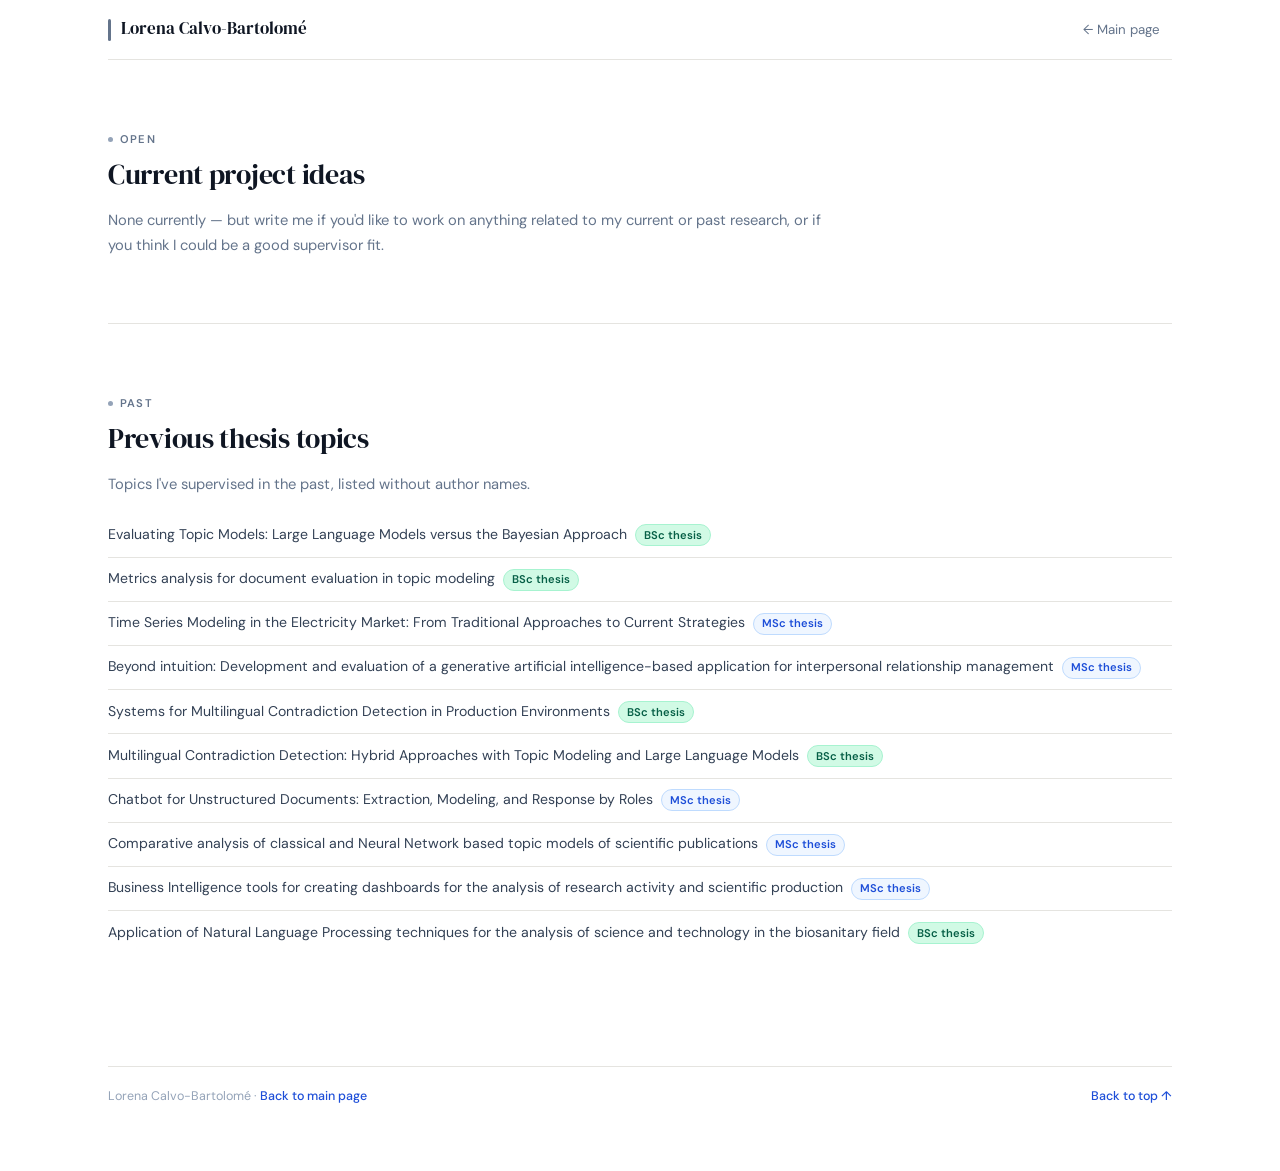
==== commit f4d1fef4: "updated style" ====
--- a/projects.html
+++ b/projects.html
@@ -5,7 +5,7 @@
     <title>Project ideas – Lorena Calvo-Bartolomé</title>
     <meta name="viewport" content="width=device-width, initial-scale=1" />
     <meta name="description" content="Project ideas and previous supervision topics for Lorena Calvo-Bartolomé." />
-    <link rel="icon" href="data:image/svg+xml,<svg xmlns=%22http://www.w3.org/2000/svg%22 viewBox=%220 0 100 100%22><text y=%22.9em%22 font-size=%2280%22>🔵</text></svg>" />
+    <link rel="icon" href="data:image/svg+xml,<svg xmlns=%22http://www.w3.org/2000/svg%22 viewBox=%220 0 32 32%22><rect width=%2232%22 height=%2232%22 rx=%224%22 fill=%22%231d4ed8%22/><text x=%2216%22 y=%2222%22 font-family=%22Georgia,serif%22 font-size=%2213%22 fill=%22white%22 text-anchor=%22middle%22 font-style=%22italic%22>LCB</text></svg>" />
     <link rel="stylesheet" href="style.css" />
   </head>
 
--- a/style.css
+++ b/style.css
@@ -4,13 +4,13 @@
    TOKENS
 ───────────────────────────────────────────── */
 :root {
-  --bg:            #f7f8fc;
+  --bg:            #ffffff;
   --bg-section:    #ffffff;
   --bg-card:       #ffffff;
-  --bg-tinted:     #eff6ff;
+  --bg-tinted:     #ffffff;
   --bg-pill:       #eef2ff;
-  --border:        #e2e6f0;
-  --border-strong: #c4cad8;
+  --border:        #e5e4e0;
+  --border-strong: #c8c6c0;
 
   --text:          #0f1623;
   --text-2:        #334155;
@@ -29,10 +29,10 @@
   --radius-xl:     18px;
   --radius-pill:   999px;
 
-  --shadow-sm:     0 1px 2px rgba(15,23,42,0.05);
-  --shadow:        0 1px 4px rgba(15,23,42,0.06), 0 4px 16px rgba(15,23,42,0.06);
-  --shadow-md:     0 4px 8px rgba(15,23,42,0.07), 0 12px 32px rgba(15,23,42,0.08);
-  --shadow-hover:  0 8px 16px rgba(15,23,42,0.08), 0 20px 48px rgba(15,23,42,0.10);
+  --shadow-sm:     0 0 0 1px rgba(15,23,42,0.06);
+  --shadow:        0 0 0 1px rgba(15,23,42,0.07);
+  --shadow-md:     0 2px 8px rgba(15,23,42,0.08);
+  --shadow-hover:  0 4px 16px rgba(15,23,42,0.10);
 
   --ease:          180ms cubic-bezier(0.4, 0, 0.2, 1);
   --ease-out:      220ms cubic-bezier(0, 0, 0.2, 1);
@@ -74,21 +74,7 @@
   flex-direction: column;
 }
 
-/* Full-bleed tinted section backgrounds via pseudo-element */
-.section-tinted {
-  position: relative;
-}
-
-.section-tinted::before {
-  content: "";
-  position: absolute;
-  top: 0;
-  bottom: 0;
-  left: calc(-1 * clamp(1.25rem, 5vw, 3rem));
-  right: calc(-1 * clamp(1.25rem, 5vw, 3rem));
-  background: var(--bg-tinted);
-  z-index: -1;
-}
+/* Tinted sections — now just plain, no band */
 
 /* ─────────────────────────────────────────────
    HEADER / NAV
@@ -102,12 +88,10 @@
   align-items: center;
   gap: 1.5rem;
   height: var(--nav-h);
-  background: rgba(247,248,252,0.88);
+  background: rgba(255,255,255,0.96);
   backdrop-filter: blur(14px);
   -webkit-backdrop-filter: blur(14px);
   border-bottom: 1px solid var(--border);
-  margin: 0 clamp(-1.25rem, -5vw, -3rem);
-  padding: 0 clamp(1.25rem, 5vw, 3rem);
 }
 
 .logo-wordmark {
@@ -120,7 +104,7 @@
 .logo-bar {
   width: 3px;
   height: 22px;
-  background: var(--blue);
+  background: var(--text-3);
   border-radius: 2px;
   flex-shrink: 0;
 }
@@ -173,6 +157,16 @@
 
 .section:last-child { border-bottom: none; }
 
+/* Tighter padding for secondary sections */
+#teaching.section,
+#students.section {
+  padding: 3rem 0;
+}
+
+.hero-section {
+  border-bottom: 1px solid var(--border);
+}
+
 /* ─────────────────────────────────────────────
    SECTION HEADINGS
 ───────────────────────────────────────────── */
@@ -184,7 +178,7 @@
   font-weight: 600;
   letter-spacing: 0.1em;
   text-transform: uppercase;
-  color: var(--blue-mid);
+  color: var(--text-3);
   margin-bottom: 0.6rem;
 }
 
@@ -192,7 +186,7 @@
   width: 5px;
   height: 5px;
   border-radius: 50%;
-  background: var(--blue);
+  background: var(--text-4);
   flex-shrink: 0;
 }
 
@@ -238,7 +232,7 @@
   font-weight: 600;
   letter-spacing: 0.1em;
   text-transform: uppercase;
-  color: var(--blue-mid);
+  color: var(--text-3);
   margin-bottom: 1.1rem;
 }
 
@@ -246,7 +240,7 @@
   width: 6px;
   height: 6px;
   border-radius: 50%;
-  background: var(--blue);
+  background: var(--text-4);
 }
 
 .hero-title {
@@ -272,8 +266,8 @@
 .hero-bio {
   font-size: 0.93rem;
   color: var(--text-2);
-  line-height: 1.82;
-  font-weight: 300;
+  line-height: 1.72;
+  font-weight: 400;
   margin-bottom: 1.75rem;
   max-width: 66ch;
 }
@@ -330,9 +324,8 @@
   height: 250px;
   border-radius: var(--radius-xl);
   overflow: hidden;
-  background: var(--bg-pill);
+  background: #f0eeeb;
   border: 1px solid var(--border);
-  box-shadow: var(--shadow-md);
 }
 
 .hero-photo-wrap img {
@@ -347,31 +340,28 @@
    RESEARCH / PUBLICATIONS
 ───────────────────────────────────────────── */
 .research-intro {
-  display: grid;
-  grid-template-columns: 1fr auto;
-  gap: 2rem;
-  align-items: start;
-  margin-bottom: 2rem;
-}
-
-/* Filter bar */
+  margin-bottom: 0;
+}
+
+/* Filter bar — horizontal inline row */
 .filter-bar {
   display: flex;
-  flex-shrink: 0;
-  flex-direction: column;
-  gap: 1rem;
-  padding: 1.15rem 1.35rem;
+  flex-direction: row;
+  flex-wrap: wrap;
+  align-items: center;
+  gap: 1.25rem 2rem;
+  margin-top: 1.25rem;
+  padding: 0.85rem 1.1rem;
   border-radius: var(--radius-lg);
   background: var(--bg-card);
   border: 1px solid var(--border);
-  box-shadow: var(--shadow-sm);
-  min-width: 220px;
 }
 
 .filter-group {
   display: flex;
-  flex-direction: column;
-  gap: 0.4rem;
+  flex-direction: row;
+  align-items: center;
+  gap: 0.6rem;
 }
 
 .filter-label {
@@ -396,6 +386,8 @@
   height: 24px;
   display: flex;
   align-items: center;
+  width: 200px;
+  flex-shrink: 0;
 }
 
 .range-track {
@@ -422,7 +414,7 @@
   width: 100%;
   margin: 0;
   background: transparent;
-  pointer-events: none;
+  pointer-events: auto;
 }
 
 .filter-range input[type="range"]::-webkit-slider-thumb {
@@ -469,29 +461,29 @@
   background: var(--bg-card);
   border-radius: var(--radius-lg);
   border: 1px solid var(--border);
-  box-shadow: var(--shadow);
   overflow: hidden;
   display: flex;
   flex-direction: column;
   cursor: pointer;
-  transition: box-shadow var(--ease-out), transform var(--ease-out), border-color var(--ease);
+  transition: border-color var(--ease-out), box-shadow var(--ease-out);
 }
 
 .pub-card:hover {
+  border-color: var(--blue-lt);
   box-shadow: var(--shadow-hover);
-  transform: translateY(-3px);
-  border-color: var(--blue-lt);
+  background: var(--blue-xlt);
 }
 
 .pub-thumb {
   width: 100%;
-  height: 172px;
-  object-fit: cover;
-  object-position: top;
+  height: 200px;
+  object-fit: contain;
+  object-position: center;
   display: block;
-  background: var(--bg-pill);
+  background: #ffffff;
   border-bottom: 1px solid var(--border);
   flex-shrink: 0;
+  padding: 1rem;
 }
 
 .pub-body {
@@ -565,9 +557,9 @@
   font-size: 0.68rem;
   padding: 0.1rem 0.45rem;
   border-radius: var(--radius-pill);
-  background: var(--bg-pill);
-  border: 1px solid var(--blue-lt);
-  color: var(--blue-mid);
+  background: #ede9e3;
+  border: 1px solid #d8d3cb;
+  color: var(--text-2);
   font-weight: 400;
 }
 
@@ -671,14 +663,12 @@
   display: flex;
   flex-direction: column;
   gap: 0.35rem;
-  box-shadow: var(--shadow-sm);
-  transition: transform var(--ease-out), box-shadow var(--ease-out), border-color var(--ease);
+  transition: border-color var(--ease-out);
 }
 
 .course-card:hover {
-  transform: translateY(-2px);
-  box-shadow: var(--shadow-md);
   border-color: var(--blue-lt);
+  background: var(--blue-xlt);
 }
 
 .course-title {
@@ -755,8 +745,7 @@
   border-radius: var(--radius-lg);
   background: var(--bg-card);
   border: 1px solid var(--border);
-  box-shadow: var(--shadow-sm);
-  transition: border-color var(--ease), background var(--ease);
+  transition: border-color var(--ease);
 }
 
 .research-line-item:hover {
@@ -866,11 +855,13 @@
 .pub-card.expanded {
   display: grid;
   grid-template-columns: 280px 1fr;
+  grid-template-rows: 1fr;
   cursor: default;
   border: none;
   box-shadow: none;
   border-radius: 0;
   gap: 0;
+  min-height: 320px;
 }
 
 .pub-card.expanded:hover {
@@ -884,8 +875,12 @@
   height: auto;
   max-height: 360px;
   object-fit: contain;
+  object-position: center;
+  background: #ffffff;
+  padding: 1.5rem;
   border-bottom: none;
   border-right: 1px solid var(--border);
+  align-self: center;
 }
 
 .pub-card.expanded .pub-summary {
@@ -910,17 +905,15 @@
   border: 1px solid var(--border);
   border-radius: var(--radius-lg);
   padding: 1.35rem 1.45rem;
-  box-shadow: var(--shadow-sm);
-  transition: transform var(--ease-out), box-shadow var(--ease-out), border-color var(--ease);
+  transition: border-color var(--ease-out);
   display: flex;
   flex-direction: column;
   gap: 0.6rem;
 }
 
 .idea-card:hover {
-  transform: translateY(-2px);
-  box-shadow: var(--shadow-md);
   border-color: var(--blue-lt);
+  background: var(--blue-xlt);
 }
 
 .idea-icon {
@@ -953,9 +946,9 @@
   font-size: 0.7rem;
   padding: 0.12rem 0.5rem;
   border-radius: var(--radius-pill);
-  background: var(--blue-xlt);
-  border: 1px solid var(--blue-lt);
-  color: var(--blue-mid);
+  background: #ede9e3;
+  border: 1px solid #d8d3cb;
+  color: var(--text-2);
 }
 
 /* ─────────────────────────────────────────────
